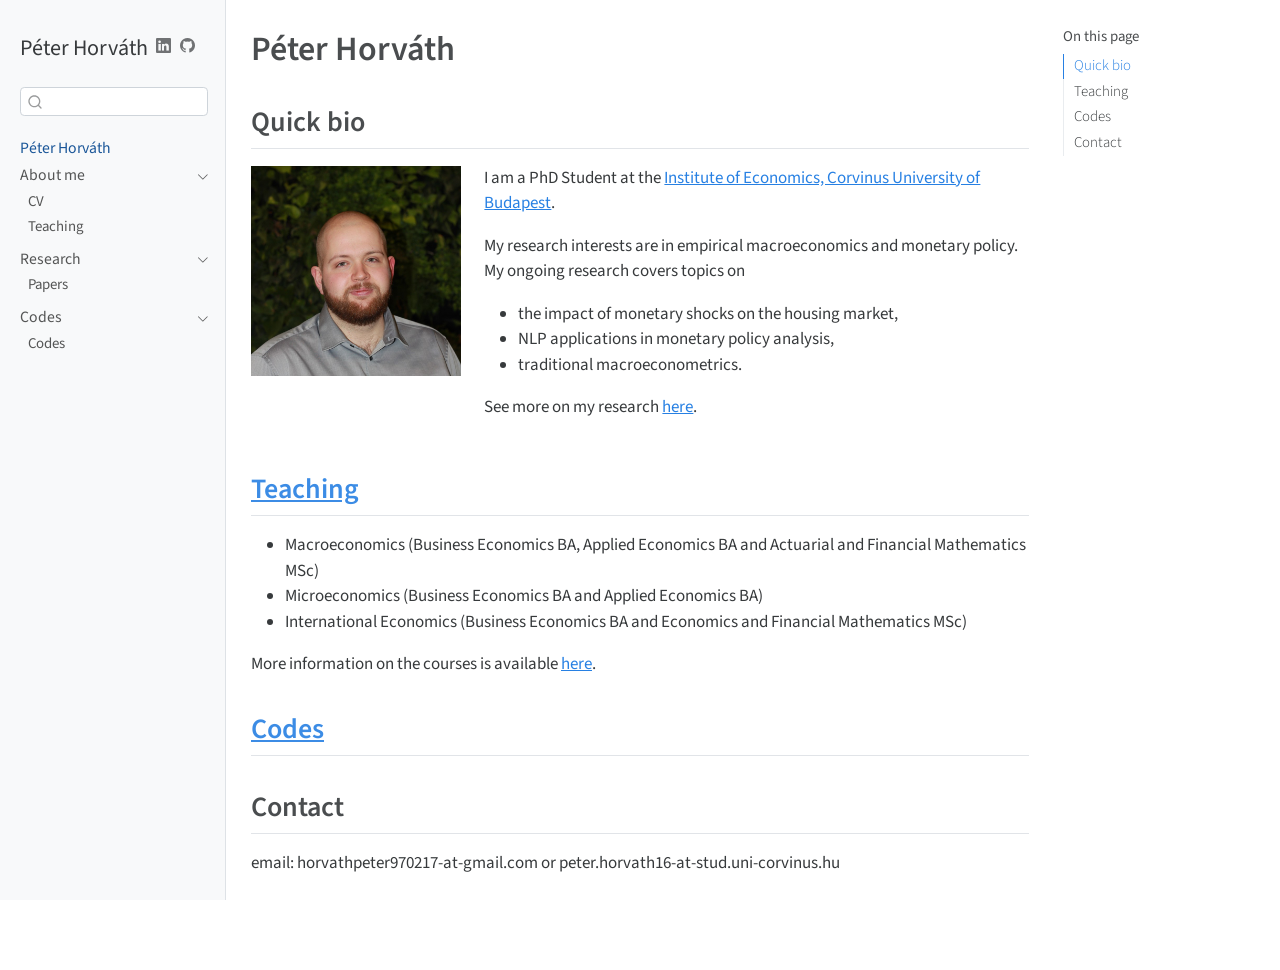
==== docs/index.html @ e1081493 "Add files via upload" ====
<!DOCTYPE html>
<html xmlns="http://www.w3.org/1999/xhtml" lang="en" xml:lang="en"><head>

<meta charset="utf-8">
<meta name="generator" content="quarto-1.3.353">

<meta name="viewport" content="width=device-width, initial-scale=1.0, user-scalable=yes">


<title>Péter Horváth</title>
<style>
code{white-space: pre-wrap;}
span.smallcaps{font-variant: small-caps;}
div.columns{display: flex; gap: min(4vw, 1.5em);}
div.column{flex: auto; overflow-x: auto;}
div.hanging-indent{margin-left: 1.5em; text-indent: -1.5em;}
ul.task-list{list-style: none;}
ul.task-list li input[type="checkbox"] {
  width: 0.8em;
  margin: 0 0.8em 0.2em -1em; /* quarto-specific, see https://github.com/quarto-dev/quarto-cli/issues/4556 */ 
  vertical-align: middle;
}
</style>


<script src="site_libs/quarto-nav/quarto-nav.js"></script>
<script src="site_libs/quarto-nav/headroom.min.js"></script>
<script src="site_libs/clipboard/clipboard.min.js"></script>
<script src="site_libs/quarto-search/autocomplete.umd.js"></script>
<script src="site_libs/quarto-search/fuse.min.js"></script>
<script src="site_libs/quarto-search/quarto-search.js"></script>
<meta name="quarto:offset" content="./">
<link href="./images/google-scholar.svg" rel="icon" type="image/svg+xml">
<script src="site_libs/quarto-html/quarto.js"></script>
<script src="site_libs/quarto-html/popper.min.js"></script>
<script src="site_libs/quarto-html/tippy.umd.min.js"></script>
<script src="site_libs/quarto-html/anchor.min.js"></script>
<link href="site_libs/quarto-html/tippy.css" rel="stylesheet">
<link href="site_libs/quarto-html/quarto-syntax-highlighting.css" rel="stylesheet" id="quarto-text-highlighting-styles">
<script src="site_libs/bootstrap/bootstrap.min.js"></script>
<link href="site_libs/bootstrap/bootstrap-icons.css" rel="stylesheet">
<link href="site_libs/bootstrap/bootstrap.min.css" rel="stylesheet" id="quarto-bootstrap" data-mode="light">
<script id="quarto-search-options" type="application/json">{
  "location": "sidebar",
  "copy-button": false,
  "collapse-after": 3,
  "panel-placement": "start",
  "type": "textbox",
  "limit": 20,
  "language": {
    "search-no-results-text": "No results",
    "search-matching-documents-text": "matching documents",
    "search-copy-link-title": "Copy link to search",
    "search-hide-matches-text": "Hide additional matches",
    "search-more-match-text": "more match in this document",
    "search-more-matches-text": "more matches in this document",
    "search-clear-button-title": "Clear",
    "search-detached-cancel-button-title": "Cancel",
    "search-submit-button-title": "Submit"
  }
}</script>
<script async="" src="https://www.googletagmanager.com/gtag/js?id=G-BGV4MVV5TE"></script>

<script type="text/javascript">

window.dataLayer = window.dataLayer || [];
function gtag(){dataLayer.push(arguments);}
gtag('js', new Date());
gtag('config', 'G-BGV4MVV5TE', { 'anonymize_ip': true});
</script>


<link rel="stylesheet" href="styles.css">
</head>

<body class="nav-sidebar docked">

<div id="quarto-search-results"></div>
  <header id="quarto-header" class="headroom fixed-top">
  <nav class="quarto-secondary-nav">
    <div class="container-fluid d-flex">
      <button type="button" class="quarto-btn-toggle btn" data-bs-toggle="collapse" data-bs-target="#quarto-sidebar,#quarto-sidebar-glass" aria-controls="quarto-sidebar" aria-expanded="false" aria-label="Toggle sidebar navigation" onclick="if (window.quartoToggleHeadroom) { window.quartoToggleHeadroom(); }">
        <i class="bi bi-layout-text-sidebar-reverse"></i>
      </button>
      <nav class="quarto-page-breadcrumbs" aria-label="breadcrumb"><ol class="breadcrumb"><li class="breadcrumb-item"><a href="./index.html">Péter Horváth</a></li></ol></nav>
      <a class="flex-grow-1" role="button" data-bs-toggle="collapse" data-bs-target="#quarto-sidebar,#quarto-sidebar-glass" aria-controls="quarto-sidebar" aria-expanded="false" aria-label="Toggle sidebar navigation" onclick="if (window.quartoToggleHeadroom) { window.quartoToggleHeadroom(); }">      
      </a>
      <button type="button" class="btn quarto-search-button" aria-label="Search" onclick="window.quartoOpenSearch();">
        <i class="bi bi-search"></i>
      </button>
    </div>
  </nav>
</header>
<!-- content -->
<div id="quarto-content" class="quarto-container page-columns page-rows-contents page-layout-article">
<!-- sidebar -->
  <nav id="quarto-sidebar" class="sidebar collapse collapse-horizontal sidebar-navigation docked overflow-auto">
    <div class="pt-lg-2 mt-2 text-left sidebar-header">
    <div class="sidebar-title mb-0 py-0">
      <a href="./">Péter Horváth</a> 
        <div class="sidebar-tools-main">
    <a href="https://www.linkedin.com/in/p%C3%A9ter-horv%C3%A1th-193090131/" title="" class="quarto-navigation-tool px-1" aria-label=""><i class="bi bi-linkedin"></i></a>
    <a href="https://github.com/peterhorvath97" title="" class="quarto-navigation-tool px-1" aria-label=""><i class="bi bi-github"></i></a>
</div>
    </div>
      </div>
        <div class="mt-2 flex-shrink-0 align-items-center">
        <div class="sidebar-search">
        <div id="quarto-search" class="" title="Search"></div>
        </div>
        </div>
    <div class="sidebar-menu-container"> 
    <ul class="list-unstyled mt-1">
        <li class="sidebar-item">
  <div class="sidebar-item-container"> 
  <a href="./index.html" class="sidebar-item-text sidebar-link active">
 <span class="menu-text">Péter Horváth</span></a>
  </div>
</li>
        <li class="sidebar-item sidebar-item-section">
      <div class="sidebar-item-container"> 
            <a class="sidebar-item-text sidebar-link text-start" data-bs-toggle="collapse" data-bs-target="#quarto-sidebar-section-1" aria-expanded="true">
 <span class="menu-text">About me</span></a>
          <a class="sidebar-item-toggle text-start" data-bs-toggle="collapse" data-bs-target="#quarto-sidebar-section-1" aria-expanded="true" aria-label="Toggle section">
            <i class="bi bi-chevron-right ms-2"></i>
          </a> 
      </div>
      <ul id="quarto-sidebar-section-1" class="collapse list-unstyled sidebar-section depth1 show">  
          <li class="sidebar-item">
  <div class="sidebar-item-container"> 
  <a href="./cv.html" class="sidebar-item-text sidebar-link">
 <span class="menu-text">CV</span></a>
  </div>
</li>
          <li class="sidebar-item">
  <div class="sidebar-item-container"> 
  <a href="./teaching.html" class="sidebar-item-text sidebar-link">
 <span class="menu-text">Teaching</span></a>
  </div>
</li>
      </ul>
  </li>
        <li class="sidebar-item sidebar-item-section">
      <div class="sidebar-item-container"> 
            <a class="sidebar-item-text sidebar-link text-start" data-bs-toggle="collapse" data-bs-target="#quarto-sidebar-section-2" aria-expanded="true">
 <span class="menu-text">Research</span></a>
          <a class="sidebar-item-toggle text-start" data-bs-toggle="collapse" data-bs-target="#quarto-sidebar-section-2" aria-expanded="true" aria-label="Toggle section">
            <i class="bi bi-chevron-right ms-2"></i>
          </a> 
      </div>
      <ul id="quarto-sidebar-section-2" class="collapse list-unstyled sidebar-section depth1 show">  
          <li class="sidebar-item">
  <div class="sidebar-item-container"> 
  <a href="./papers.html" class="sidebar-item-text sidebar-link">
 <span class="menu-text">Papers</span></a>
  </div>
</li>
      </ul>
  </li>
        <li class="sidebar-item sidebar-item-section">
      <div class="sidebar-item-container"> 
            <a class="sidebar-item-text sidebar-link text-start" data-bs-toggle="collapse" data-bs-target="#quarto-sidebar-section-3" aria-expanded="true">
 <span class="menu-text">Codes</span></a>
          <a class="sidebar-item-toggle text-start" data-bs-toggle="collapse" data-bs-target="#quarto-sidebar-section-3" aria-expanded="true" aria-label="Toggle section">
            <i class="bi bi-chevron-right ms-2"></i>
          </a> 
      </div>
      <ul id="quarto-sidebar-section-3" class="collapse list-unstyled sidebar-section depth1 show">  
          <li class="sidebar-item">
  <div class="sidebar-item-container"> 
  <a href="./codes.html" class="sidebar-item-text sidebar-link">
 <span class="menu-text">Codes</span></a>
  </div>
</li>
      </ul>
  </li>
    </ul>
    </div>
</nav>
<div id="quarto-sidebar-glass" data-bs-toggle="collapse" data-bs-target="#quarto-sidebar,#quarto-sidebar-glass"></div>
<!-- margin-sidebar -->
    <div id="quarto-margin-sidebar" class="sidebar margin-sidebar">
        <nav id="TOC" role="doc-toc" class="toc-active">
    <h2 id="toc-title">On this page</h2>
   
  <ul>
  <li><a href="#quick-bio" id="toc-quick-bio" class="nav-link active" data-scroll-target="#quick-bio">Quick bio</a></li>
  <li><a href="#teaching" id="toc-teaching" class="nav-link" data-scroll-target="#teaching">Teaching</a></li>
  <li><a href="#codes" id="toc-codes" class="nav-link" data-scroll-target="#codes">Codes</a></li>
  <li><a href="#contact" id="toc-contact" class="nav-link" data-scroll-target="#contact">Contact</a></li>
  </ul>
</nav>
    </div>
<!-- main -->
<main class="content" id="quarto-document-content">

<header id="title-block-header" class="quarto-title-block default">
<div class="quarto-title">
<h1 class="title">Péter Horváth</h1>
</div>



<div class="quarto-title-meta">

    
  
    
  </div>
  

</header>

<section id="quick-bio" class="level2">
<h2 class="anchored" data-anchor-id="quick-bio">Quick bio</h2>
<div class="columns">
<div class="column" style="width:30%;">
<p><img src="./assets/img/logo.jpg" class="img-fluid" style="width:90.0%"></p>
</div><div class="column" style="width:70%;">
<p>I am a PhD Student at the <a href="https://www.uni-corvinus.hu/elerhetosegek/horvath-peter/">Institute of Economics, Corvinus University of Budapest</a>.</p>
<p>My research interests are in empirical macroeconomics and monetary policy. My ongoing research covers topics on</p>
<ul>
<li>the impact of monetary shocks on the housing market,</li>
<li>NLP applications in monetary policy analysis,</li>
<li>traditional macroeconometrics.</li>
</ul>
<p>See more on my research <a href="./papers.html">here</a>.</p>
</div>
</div>
</section>
<section id="teaching" class="level2">
<h2 class="anchored" data-anchor-id="teaching"><a href="./teaching.html">Teaching</a></h2>
<ul>
<li>Macroeconomics (Business Economics BA, Applied Economics BA and Actuarial and Financial Mathematics MSc)</li>
<li>Microeconomics (Business Economics BA and Applied Economics BA)</li>
<li>International Economics (Business Economics BA and Economics and Financial Mathematics MSc)</li>
</ul>
<p>More information on the courses is available <a href="./teaching.html">here</a>.</p>
</section>
<section id="codes" class="level2">
<h2 class="anchored" data-anchor-id="codes"><a href="./codes.html">Codes</a></h2>
</section>
<section id="contact" class="level2">
<h2 class="anchored" data-anchor-id="contact">Contact</h2>
<p>email: horvathpeter970217-at-gmail.com or peter.horvath16-at-stud.uni-corvinus.hu</p>


</section>

</main> <!-- /main -->
<script id="quarto-html-after-body" type="application/javascript">
window.document.addEventListener("DOMContentLoaded", function (event) {
  const toggleBodyColorMode = (bsSheetEl) => {
    const mode = bsSheetEl.getAttribute("data-mode");
    const bodyEl = window.document.querySelector("body");
    if (mode === "dark") {
      bodyEl.classList.add("quarto-dark");
      bodyEl.classList.remove("quarto-light");
    } else {
      bodyEl.classList.add("quarto-light");
      bodyEl.classList.remove("quarto-dark");
    }
  }
  const toggleBodyColorPrimary = () => {
    const bsSheetEl = window.document.querySelector("link#quarto-bootstrap");
    if (bsSheetEl) {
      toggleBodyColorMode(bsSheetEl);
    }
  }
  toggleBodyColorPrimary();  
  const icon = "";
  const anchorJS = new window.AnchorJS();
  anchorJS.options = {
    placement: 'right',
    icon: icon
  };
  anchorJS.add('.anchored');
  const isCodeAnnotation = (el) => {
    for (const clz of el.classList) {
      if (clz.startsWith('code-annotation-')) {                     
        return true;
      }
    }
    return false;
  }
  const clipboard = new window.ClipboardJS('.code-copy-button', {
    text: function(trigger) {
      const codeEl = trigger.previousElementSibling.cloneNode(true);
      for (const childEl of codeEl.children) {
        if (isCodeAnnotation(childEl)) {
          childEl.remove();
        }
      }
      return codeEl.innerText;
    }
  });
  clipboard.on('success', function(e) {
    // button target
    const button = e.trigger;
    // don't keep focus
    button.blur();
    // flash "checked"
    button.classList.add('code-copy-button-checked');
    var currentTitle = button.getAttribute("title");
    button.setAttribute("title", "Copied!");
    let tooltip;
    if (window.bootstrap) {
      button.setAttribute("data-bs-toggle", "tooltip");
      button.setAttribute("data-bs-placement", "left");
      button.setAttribute("data-bs-title", "Copied!");
      tooltip = new bootstrap.Tooltip(button, 
        { trigger: "manual", 
          customClass: "code-copy-button-tooltip",
          offset: [0, -8]});
      tooltip.show();    
    }
    setTimeout(function() {
      if (tooltip) {
        tooltip.hide();
        button.removeAttribute("data-bs-title");
        button.removeAttribute("data-bs-toggle");
        button.removeAttribute("data-bs-placement");
      }
      button.setAttribute("title", currentTitle);
      button.classList.remove('code-copy-button-checked');
    }, 1000);
    // clear code selection
    e.clearSelection();
  });
  function tippyHover(el, contentFn) {
    const config = {
      allowHTML: true,
      content: contentFn,
      maxWidth: 500,
      delay: 100,
      arrow: false,
      appendTo: function(el) {
          return el.parentElement;
      },
      interactive: true,
      interactiveBorder: 10,
      theme: 'quarto',
      placement: 'bottom-start'
    };
    window.tippy(el, config); 
  }
  const noterefs = window.document.querySelectorAll('a[role="doc-noteref"]');
  for (var i=0; i<noterefs.length; i++) {
    const ref = noterefs[i];
    tippyHover(ref, function() {
      // use id or data attribute instead here
      let href = ref.getAttribute('data-footnote-href') || ref.getAttribute('href');
      try { href = new URL(href).hash; } catch {}
      const id = href.replace(/^#\/?/, "");
      const note = window.document.getElementById(id);
      return note.innerHTML;
    });
  }
      let selectedAnnoteEl;
      const selectorForAnnotation = ( cell, annotation) => {
        let cellAttr = 'data-code-cell="' + cell + '"';
        let lineAttr = 'data-code-annotation="' +  annotation + '"';
        const selector = 'span[' + cellAttr + '][' + lineAttr + ']';
        return selector;
      }
      const selectCodeLines = (annoteEl) => {
        const doc = window.document;
        const targetCell = annoteEl.getAttribute("data-target-cell");
        const targetAnnotation = annoteEl.getAttribute("data-target-annotation");
        const annoteSpan = window.document.querySelector(selectorForAnnotation(targetCell, targetAnnotation));
        const lines = annoteSpan.getAttribute("data-code-lines").split(",");
        const lineIds = lines.map((line) => {
          return targetCell + "-" + line;
        })
        let top = null;
        let height = null;
        let parent = null;
        if (lineIds.length > 0) {
            //compute the position of the single el (top and bottom and make a div)
            const el = window.document.getElementById(lineIds[0]);
            top = el.offsetTop;
            height = el.offsetHeight;
            parent = el.parentElement.parentElement;
          if (lineIds.length > 1) {
            const lastEl = window.document.getElementById(lineIds[lineIds.length - 1]);
            const bottom = lastEl.offsetTop + lastEl.offsetHeight;
            height = bottom - top;
          }
          if (top !== null && height !== null && parent !== null) {
            // cook up a div (if necessary) and position it 
            let div = window.document.getElementById("code-annotation-line-highlight");
            if (div === null) {
              div = window.document.createElement("div");
              div.setAttribute("id", "code-annotation-line-highlight");
              div.style.position = 'absolute';
              parent.appendChild(div);
            }
            div.style.top = top - 2 + "px";
            div.style.height = height + 4 + "px";
            let gutterDiv = window.document.getElementById("code-annotation-line-highlight-gutter");
            if (gutterDiv === null) {
              gutterDiv = window.document.createElement("div");
              gutterDiv.setAttribute("id", "code-annotation-line-highlight-gutter");
              gutterDiv.style.position = 'absolute';
              const codeCell = window.document.getElementById(targetCell);
              const gutter = codeCell.querySelector('.code-annotation-gutter');
              gutter.appendChild(gutterDiv);
            }
            gutterDiv.style.top = top - 2 + "px";
            gutterDiv.style.height = height + 4 + "px";
          }
          selectedAnnoteEl = annoteEl;
        }
      };
      const unselectCodeLines = () => {
        const elementsIds = ["code-annotation-line-highlight", "code-annotation-line-highlight-gutter"];
        elementsIds.forEach((elId) => {
          const div = window.document.getElementById(elId);
          if (div) {
            div.remove();
          }
        });
        selectedAnnoteEl = undefined;
      };
      // Attach click handler to the DT
      const annoteDls = window.document.querySelectorAll('dt[data-target-cell]');
      for (const annoteDlNode of annoteDls) {
        annoteDlNode.addEventListener('click', (event) => {
          const clickedEl = event.target;
          if (clickedEl !== selectedAnnoteEl) {
            unselectCodeLines();
            const activeEl = window.document.querySelector('dt[data-target-cell].code-annotation-active');
            if (activeEl) {
              activeEl.classList.remove('code-annotation-active');
            }
            selectCodeLines(clickedEl);
            clickedEl.classList.add('code-annotation-active');
          } else {
            // Unselect the line
            unselectCodeLines();
            clickedEl.classList.remove('code-annotation-active');
          }
        });
      }
  const findCites = (el) => {
    const parentEl = el.parentElement;
    if (parentEl) {
      const cites = parentEl.dataset.cites;
      if (cites) {
        return {
          el,
          cites: cites.split(' ')
        };
      } else {
        return findCites(el.parentElement)
      }
    } else {
      return undefined;
    }
  };
  var bibliorefs = window.document.querySelectorAll('a[role="doc-biblioref"]');
  for (var i=0; i<bibliorefs.length; i++) {
    const ref = bibliorefs[i];
    const citeInfo = findCites(ref);
    if (citeInfo) {
      tippyHover(citeInfo.el, function() {
        var popup = window.document.createElement('div');
        citeInfo.cites.forEach(function(cite) {
          var citeDiv = window.document.createElement('div');
          citeDiv.classList.add('hanging-indent');
          citeDiv.classList.add('csl-entry');
          var biblioDiv = window.document.getElementById('ref-' + cite);
          if (biblioDiv) {
            citeDiv.innerHTML = biblioDiv.innerHTML;
          }
          popup.appendChild(citeDiv);
        });
        return popup.innerHTML;
      });
    }
  }
});
</script>
</div> <!-- /content -->



</body></html>
---- docs/site_libs/quarto-html/tippy.css ----
.tippy-box[data-animation=fade][data-state=hidden]{opacity:0}[data-tippy-root]{max-width:calc(100vw - 10px)}.tippy-box{position:relative;background-color:#333;color:#fff;border-radius:4px;font-size:14px;line-height:1.4;white-space:normal;outline:0;transition-property:transform,visibility,opacity}.tippy-box[data-placement^=top]>.tippy-arrow{bottom:0}.tippy-box[data-placement^=top]>.tippy-arrow:before{bottom:-7px;left:0;border-width:8px 8px 0;border-top-color:initial;transform-origin:center top}.tippy-box[data-placement^=bottom]>.tippy-arrow{top:0}.tippy-box[data-placement^=bottom]>.tippy-arrow:before{top:-7px;left:0;border-width:0 8px 8px;border-bottom-color:initial;transform-origin:center bottom}.tippy-box[data-placement^=left]>.tippy-arrow{right:0}.tippy-box[data-placement^=left]>.tippy-arrow:before{border-width:8px 0 8px 8px;border-left-color:initial;right:-7px;transform-origin:center left}.tippy-box[data-placement^=right]>.tippy-arrow{left:0}.tippy-box[data-placement^=right]>.tippy-arrow:before{left:-7px;border-width:8px 8px 8px 0;border-right-color:initial;transform-origin:center right}.tippy-box[data-inertia][data-state=visible]{transition-timing-function:cubic-bezier(.54,1.5,.38,1.11)}.tippy-arrow{width:16px;height:16px;color:#333}.tippy-arrow:before{content:"";position:absolute;border-color:transparent;border-style:solid}.tippy-content{position:relative;padding:5px 9px;z-index:1}
---- docs/site_libs/quarto-html/quarto-syntax-highlighting.css ----
/* quarto syntax highlight colors */
:root {
  --quarto-hl-ot-color: #003B4F;
  --quarto-hl-at-color: #657422;
  --quarto-hl-ss-color: #20794D;
  --quarto-hl-an-color: #5E5E5E;
  --quarto-hl-fu-color: #4758AB;
  --quarto-hl-st-color: #20794D;
  --quarto-hl-cf-color: #003B4F;
  --quarto-hl-op-color: #5E5E5E;
  --quarto-hl-er-color: #AD0000;
  --quarto-hl-bn-color: #AD0000;
  --quarto-hl-al-color: #AD0000;
  --quarto-hl-va-color: #111111;
  --quarto-hl-bu-color: inherit;
  --quarto-hl-ex-color: inherit;
  --quarto-hl-pp-color: #AD0000;
  --quarto-hl-in-color: #5E5E5E;
  --quarto-hl-vs-color: #20794D;
  --quarto-hl-wa-color: #5E5E5E;
  --quarto-hl-do-color: #5E5E5E;
  --quarto-hl-im-color: #00769E;
  --quarto-hl-ch-color: #20794D;
  --quarto-hl-dt-color: #AD0000;
  --quarto-hl-fl-color: #AD0000;
  --quarto-hl-co-color: #5E5E5E;
  --quarto-hl-cv-color: #5E5E5E;
  --quarto-hl-cn-color: #8f5902;
  --quarto-hl-sc-color: #5E5E5E;
  --quarto-hl-dv-color: #AD0000;
  --quarto-hl-kw-color: #003B4F;
}

/* other quarto variables */
:root {
  --quarto-font-monospace: SFMono-Regular, Menlo, Monaco, Consolas, "Liberation Mono", "Courier New", monospace;
}

pre > code.sourceCode > span {
  color: #003B4F;
}

code span {
  color: #003B4F;
}

code.sourceCode > span {
  color: #003B4F;
}

div.sourceCode,
div.sourceCode pre.sourceCode {
  color: #003B4F;
}

code span.ot {
  color: #003B4F;
  font-style: inherit;
}

code span.at {
  color: #657422;
  font-style: inherit;
}

code span.ss {
  color: #20794D;
  font-style: inherit;
}

code span.an {
  color: #5E5E5E;
  font-style: inherit;
}

code span.fu {
  color: #4758AB;
  font-style: inherit;
}

code span.st {
  color: #20794D;
  font-style: inherit;
}

code span.cf {
  color: #003B4F;
  font-style: inherit;
}

code span.op {
  color: #5E5E5E;
  font-style: inherit;
}

code span.er {
  color: #AD0000;
  font-style: inherit;
}

code span.bn {
  color: #AD0000;
  font-style: inherit;
}

code span.al {
  color: #AD0000;
  font-style: inherit;
}

code span.va {
  color: #111111;
  font-style: inherit;
}

code span.bu {
  font-style: inherit;
}

code span.ex {
  font-style: inherit;
}

code span.pp {
  color: #AD0000;
  font-style: inherit;
}

code span.in {
  color: #5E5E5E;
  font-style: inherit;
}

code span.vs {
  color: #20794D;
  font-style: inherit;
}

code span.wa {
  color: #5E5E5E;
  font-style: italic;
}

code span.do {
  color: #5E5E5E;
  font-style: italic;
}

code span.im {
  color: #00769E;
  font-style: inherit;
}

code span.ch {
  color: #20794D;
  font-style: inherit;
}

code span.dt {
  color: #AD0000;
  font-style: inherit;
}

code span.fl {
  color: #AD0000;
  font-style: inherit;
}

code span.co {
  color: #5E5E5E;
  font-style: inherit;
}

code span.cv {
  color: #5E5E5E;
  font-style: italic;
}

code span.cn {
  color: #8f5902;
  font-style: inherit;
}

code span.sc {
  color: #5E5E5E;
  font-style: inherit;
}

code span.dv {
  color: #AD0000;
  font-style: inherit;
}

code span.kw {
  color: #003B4F;
  font-style: inherit;
}

.prevent-inlining {
  content: "</";
}

/*# sourceMappingURL=debc5d5d77c3f9108843748ff7464032.css.map */
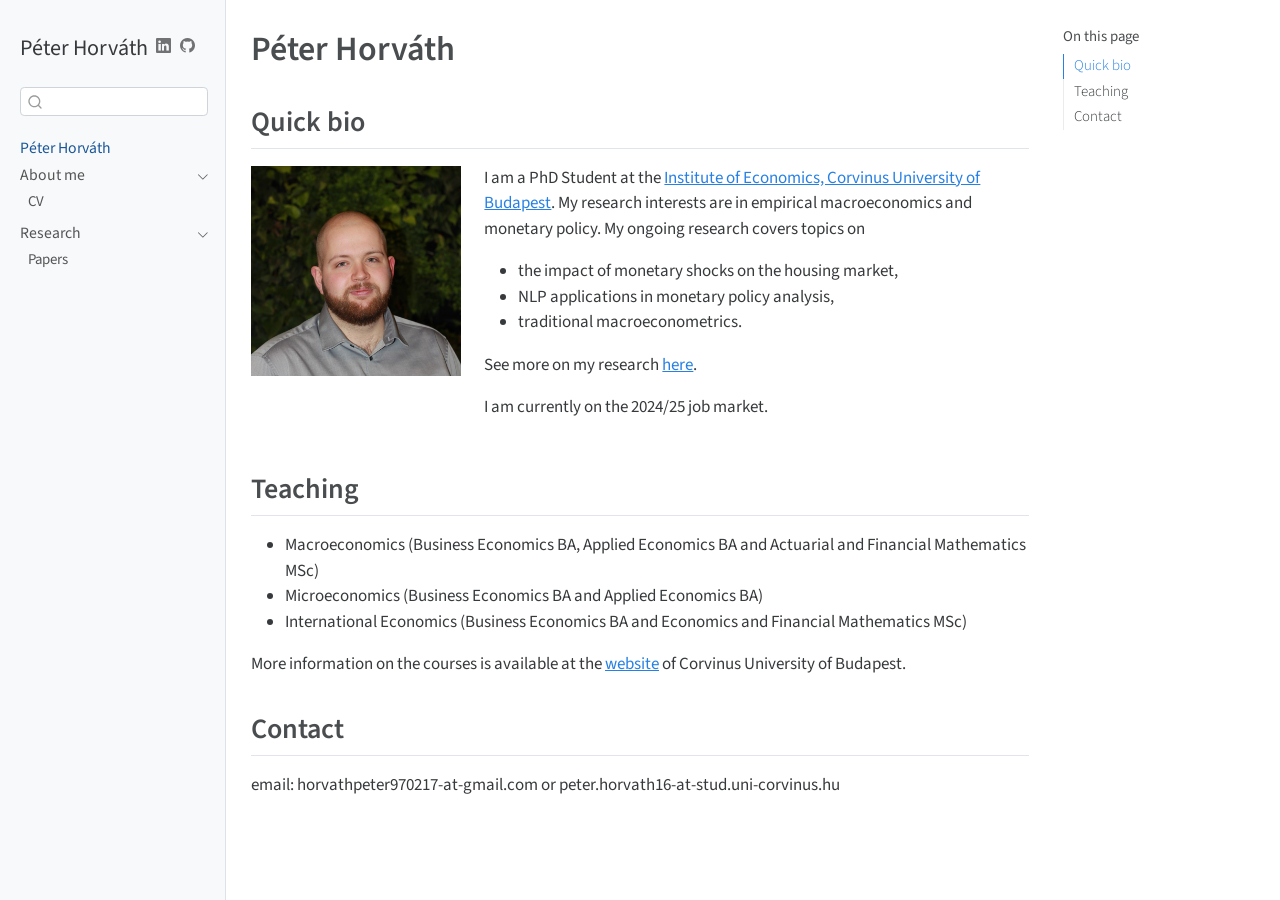
==== commit 6a2efd93: "Add files via upload Created GitHub Pages website" ====
--- a/docs/index.html
+++ b/docs/index.html
@@ -30,7 +30,6 @@
 <script src="site_libs/quarto-search/fuse.min.js"></script>
 <script src="site_libs/quarto-search/quarto-search.js"></script>
 <meta name="quarto:offset" content="./">
-<link href="./images/google-scholar.svg" rel="icon" type="image/svg+xml">
 <script src="site_libs/quarto-html/quarto.js"></script>
 <script src="site_libs/quarto-html/popper.min.js"></script>
 <script src="site_libs/quarto-html/tippy.umd.min.js"></script>
@@ -59,15 +58,6 @@
     "search-submit-button-title": "Submit"
   }
 }</script>
-<script async="" src="https://www.googletagmanager.com/gtag/js?id=G-BGV4MVV5TE"></script>
-
-<script type="text/javascript">
-
-window.dataLayer = window.dataLayer || [];
-function gtag(){dataLayer.push(arguments);}
-gtag('js', new Date());
-gtag('config', 'G-BGV4MVV5TE', { 'anonymize_ip': true});
-</script>
 
 
 <link rel="stylesheet" href="styles.css">
@@ -132,12 +122,6 @@
  <span class="menu-text">CV</span></a>
   </div>
 </li>
-          <li class="sidebar-item">
-  <div class="sidebar-item-container"> 
-  <a href="./teaching.html" class="sidebar-item-text sidebar-link">
- <span class="menu-text">Teaching</span></a>
-  </div>
-</li>
       </ul>
   </li>
         <li class="sidebar-item sidebar-item-section">
@@ -157,23 +141,6 @@
 </li>
       </ul>
   </li>
-        <li class="sidebar-item sidebar-item-section">
-      <div class="sidebar-item-container"> 
-            <a class="sidebar-item-text sidebar-link text-start" data-bs-toggle="collapse" data-bs-target="#quarto-sidebar-section-3" aria-expanded="true">
- <span class="menu-text">Codes</span></a>
-          <a class="sidebar-item-toggle text-start" data-bs-toggle="collapse" data-bs-target="#quarto-sidebar-section-3" aria-expanded="true" aria-label="Toggle section">
-            <i class="bi bi-chevron-right ms-2"></i>
-          </a> 
-      </div>
-      <ul id="quarto-sidebar-section-3" class="collapse list-unstyled sidebar-section depth1 show">  
-          <li class="sidebar-item">
-  <div class="sidebar-item-container"> 
-  <a href="./codes.html" class="sidebar-item-text sidebar-link">
- <span class="menu-text">Codes</span></a>
-  </div>
-</li>
-      </ul>
-  </li>
     </ul>
     </div>
 </nav>
@@ -186,7 +153,6 @@
   <ul>
   <li><a href="#quick-bio" id="toc-quick-bio" class="nav-link active" data-scroll-target="#quick-bio">Quick bio</a></li>
   <li><a href="#teaching" id="toc-teaching" class="nav-link" data-scroll-target="#teaching">Teaching</a></li>
-  <li><a href="#codes" id="toc-codes" class="nav-link" data-scroll-target="#codes">Codes</a></li>
   <li><a href="#contact" id="toc-contact" class="nav-link" data-scroll-target="#contact">Contact</a></li>
   </ul>
 </nav>
@@ -217,28 +183,25 @@
 <div class="column" style="width:30%;">
 <p><img src="./assets/img/logo.jpg" class="img-fluid" style="width:90.0%"></p>
 </div><div class="column" style="width:70%;">
-<p>I am a PhD Student at the <a href="https://www.uni-corvinus.hu/elerhetosegek/horvath-peter/">Institute of Economics, Corvinus University of Budapest</a>.</p>
-<p>My research interests are in empirical macroeconomics and monetary policy. My ongoing research covers topics on</p>
+<p>I am a PhD Student at the <a href="https://www.uni-corvinus.hu/elerhetosegek/horvath-peter/">Institute of Economics, Corvinus University of Budapest</a>. My research interests are in empirical macroeconomics and monetary policy. My ongoing research covers topics on</p>
 <ul>
 <li>the impact of monetary shocks on the housing market,</li>
 <li>NLP applications in monetary policy analysis,</li>
 <li>traditional macroeconometrics.</li>
 </ul>
 <p>See more on my research <a href="./papers.html">here</a>.</p>
+<p>I am currently on the 2024/25 job market.</p>
 </div>
 </div>
 </section>
 <section id="teaching" class="level2">
-<h2 class="anchored" data-anchor-id="teaching"><a href="./teaching.html">Teaching</a></h2>
+<h2 class="anchored" data-anchor-id="teaching">Teaching</h2>
 <ul>
 <li>Macroeconomics (Business Economics BA, Applied Economics BA and Actuarial and Financial Mathematics MSc)</li>
 <li>Microeconomics (Business Economics BA and Applied Economics BA)</li>
 <li>International Economics (Business Economics BA and Economics and Financial Mathematics MSc)</li>
 </ul>
-<p>More information on the courses is available <a href="./teaching.html">here</a>.</p>
-</section>
-<section id="codes" class="level2">
-<h2 class="anchored" data-anchor-id="codes"><a href="./codes.html">Codes</a></h2>
+<p>More information on the courses is available at the <a href="https://www.uni-corvinus.hu/main-page/programs/subjects-amp-courses/?lang=en">website</a> of Corvinus University of Budapest.</p>
 </section>
 <section id="contact" class="level2">
 <h2 class="anchored" data-anchor-id="contact">Contact</h2>
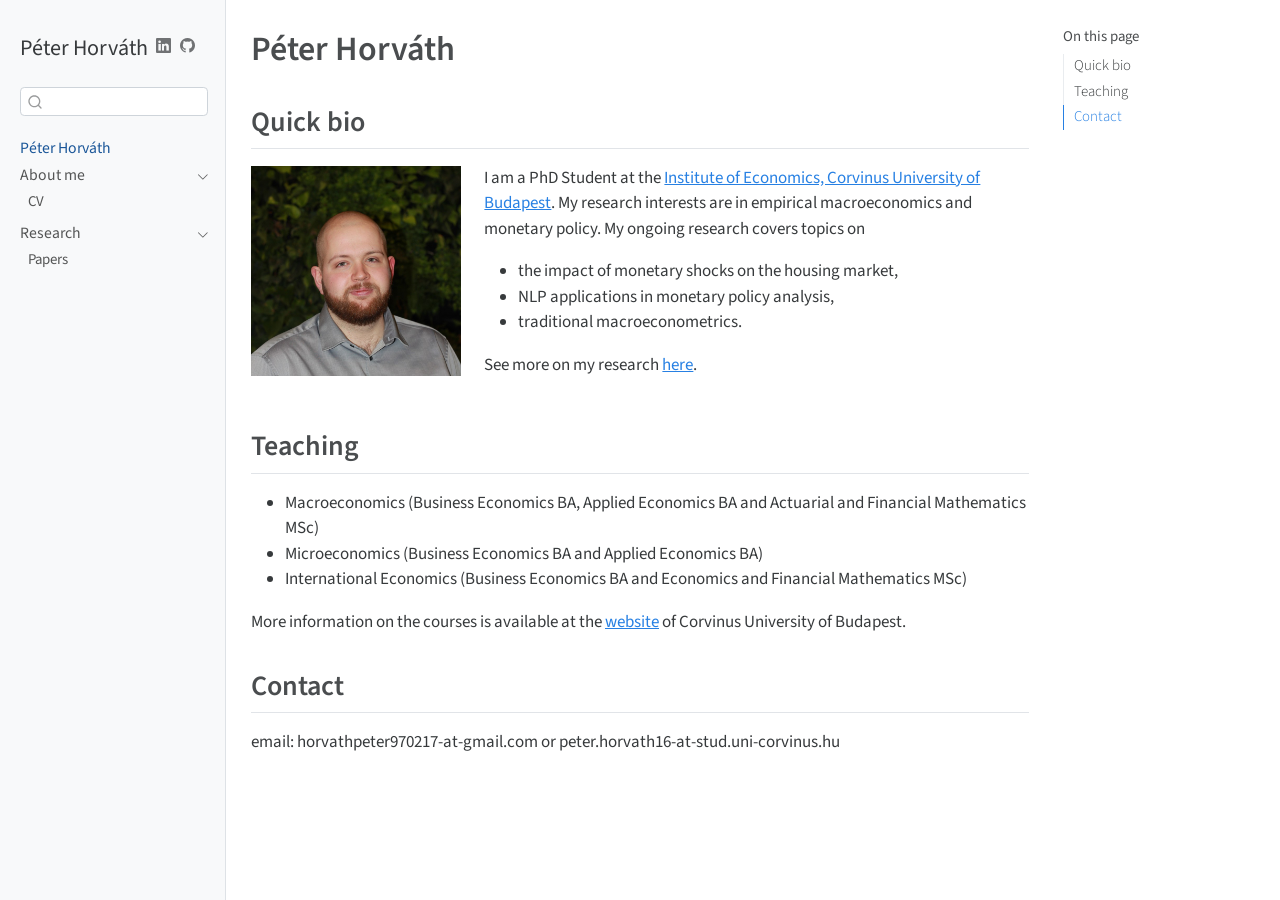
==== commit ecffe140: "March update" ====
--- a/docs/index.html
+++ b/docs/index.html
@@ -190,7 +190,6 @@
 <li>traditional macroeconometrics.</li>
 </ul>
 <p>See more on my research <a href="./papers.html">here</a>.</p>
-<p>I am currently on the 2024/25 job market.</p>
 </div>
 </div>
 </section>
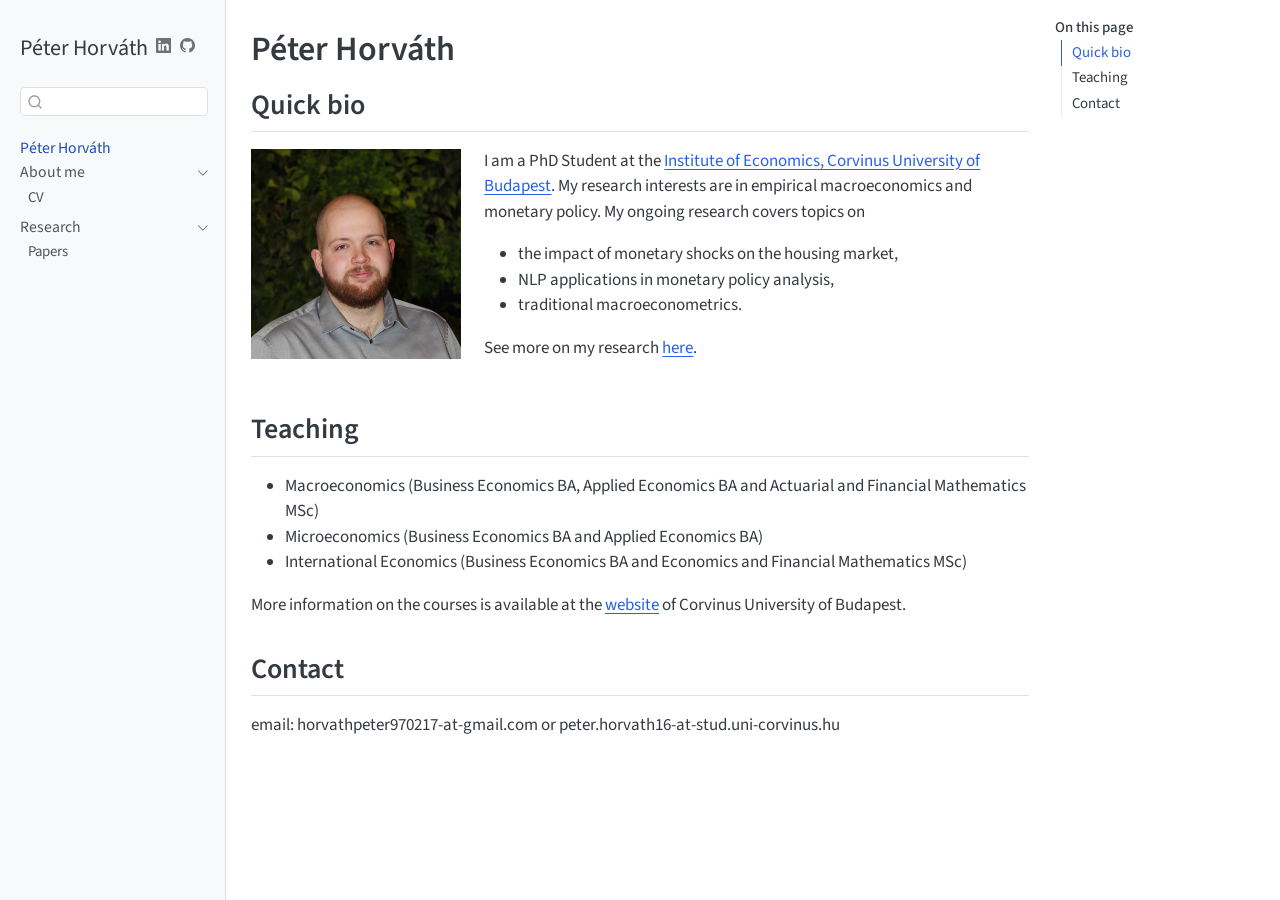
==== commit 64d924b3: "August update" ====
--- a/docs/index.html
+++ b/docs/index.html
@@ -2,7 +2,7 @@
 <html xmlns="http://www.w3.org/1999/xhtml" lang="en" xml:lang="en"><head>
 
 <meta charset="utf-8">
-<meta name="generator" content="quarto-1.3.353">
+<meta name="generator" content="quarto-1.7.32">
 
 <meta name="viewport" content="width=device-width, initial-scale=1.0, user-scalable=yes">
 
@@ -30,22 +30,29 @@
 <script src="site_libs/quarto-search/fuse.min.js"></script>
 <script src="site_libs/quarto-search/quarto-search.js"></script>
 <meta name="quarto:offset" content="./">
-<script src="site_libs/quarto-html/quarto.js"></script>
+<script src="site_libs/quarto-html/quarto.js" type="module"></script>
+<script src="site_libs/quarto-html/tabsets/tabsets.js" type="module"></script>
 <script src="site_libs/quarto-html/popper.min.js"></script>
 <script src="site_libs/quarto-html/tippy.umd.min.js"></script>
 <script src="site_libs/quarto-html/anchor.min.js"></script>
 <link href="site_libs/quarto-html/tippy.css" rel="stylesheet">
-<link href="site_libs/quarto-html/quarto-syntax-highlighting.css" rel="stylesheet" id="quarto-text-highlighting-styles">
+<link href="site_libs/quarto-html/quarto-syntax-highlighting-37eea08aefeeee20ff55810ff984fec1.css" rel="stylesheet" id="quarto-text-highlighting-styles">
 <script src="site_libs/bootstrap/bootstrap.min.js"></script>
 <link href="site_libs/bootstrap/bootstrap-icons.css" rel="stylesheet">
-<link href="site_libs/bootstrap/bootstrap.min.css" rel="stylesheet" id="quarto-bootstrap" data-mode="light">
+<link href="site_libs/bootstrap/bootstrap-5d2e30ad26079c1dae90a1fd11eba2b9.min.css" rel="stylesheet" append-hash="true" id="quarto-bootstrap" data-mode="light">
 <script id="quarto-search-options" type="application/json">{
   "location": "sidebar",
   "copy-button": false,
   "collapse-after": 3,
   "panel-placement": "start",
   "type": "textbox",
-  "limit": 20,
+  "limit": 50,
+  "keyboard-shortcut": [
+    "f",
+    "/",
+    "s"
+  ],
+  "show-item-context": false,
   "language": {
     "search-no-results-text": "No results",
     "search-matching-documents-text": "matching documents",
@@ -54,8 +61,10 @@
     "search-more-match-text": "more match in this document",
     "search-more-matches-text": "more matches in this document",
     "search-clear-button-title": "Clear",
+    "search-text-placeholder": "",
     "search-detached-cancel-button-title": "Cancel",
-    "search-submit-button-title": "Submit"
+    "search-submit-button-title": "Submit",
+    "search-label": "Search"
   }
 }</script>
 
@@ -63,18 +72,18 @@
 <link rel="stylesheet" href="styles.css">
 </head>
 
-<body class="nav-sidebar docked">
+<body class="nav-sidebar docked quarto-light">
 
 <div id="quarto-search-results"></div>
   <header id="quarto-header" class="headroom fixed-top">
   <nav class="quarto-secondary-nav">
     <div class="container-fluid d-flex">
-      <button type="button" class="quarto-btn-toggle btn" data-bs-toggle="collapse" data-bs-target="#quarto-sidebar,#quarto-sidebar-glass" aria-controls="quarto-sidebar" aria-expanded="false" aria-label="Toggle sidebar navigation" onclick="if (window.quartoToggleHeadroom) { window.quartoToggleHeadroom(); }">
+      <button type="button" class="quarto-btn-toggle btn" data-bs-toggle="collapse" role="button" data-bs-target=".quarto-sidebar-collapse-item" aria-controls="quarto-sidebar" aria-expanded="false" aria-label="Toggle sidebar navigation" onclick="if (window.quartoToggleHeadroom) { window.quartoToggleHeadroom(); }">
         <i class="bi bi-layout-text-sidebar-reverse"></i>
       </button>
-      <nav class="quarto-page-breadcrumbs" aria-label="breadcrumb"><ol class="breadcrumb"><li class="breadcrumb-item"><a href="./index.html">Péter Horváth</a></li></ol></nav>
-      <a class="flex-grow-1" role="button" data-bs-toggle="collapse" data-bs-target="#quarto-sidebar,#quarto-sidebar-glass" aria-controls="quarto-sidebar" aria-expanded="false" aria-label="Toggle sidebar navigation" onclick="if (window.quartoToggleHeadroom) { window.quartoToggleHeadroom(); }">      
-      </a>
+        <nav class="quarto-page-breadcrumbs" aria-label="breadcrumb"><ol class="breadcrumb"><li class="breadcrumb-item"><a href="./index.html">Péter Horváth</a></li></ol></nav>
+        <a class="flex-grow-1" role="navigation" data-bs-toggle="collapse" data-bs-target=".quarto-sidebar-collapse-item" aria-controls="quarto-sidebar" aria-expanded="false" aria-label="Toggle sidebar navigation" onclick="if (window.quartoToggleHeadroom) { window.quartoToggleHeadroom(); }">      
+        </a>
       <button type="button" class="btn quarto-search-button" aria-label="Search" onclick="window.quartoOpenSearch();">
         <i class="bi bi-search"></i>
       </button>
@@ -84,7 +93,7 @@
 <!-- content -->
 <div id="quarto-content" class="quarto-container page-columns page-rows-contents page-layout-article">
 <!-- sidebar -->
-  <nav id="quarto-sidebar" class="sidebar collapse collapse-horizontal sidebar-navigation docked overflow-auto">
+  <nav id="quarto-sidebar" class="sidebar collapse collapse-horizontal quarto-sidebar-collapse-item sidebar-navigation docked overflow-auto">
     <div class="pt-lg-2 mt-2 text-left sidebar-header">
     <div class="sidebar-title mb-0 py-0">
       <a href="./">Péter Horváth</a> 
@@ -109,9 +118,9 @@
 </li>
         <li class="sidebar-item sidebar-item-section">
       <div class="sidebar-item-container"> 
-            <a class="sidebar-item-text sidebar-link text-start" data-bs-toggle="collapse" data-bs-target="#quarto-sidebar-section-1" aria-expanded="true">
+            <a class="sidebar-item-text sidebar-link text-start" data-bs-toggle="collapse" data-bs-target="#quarto-sidebar-section-1" role="navigation" aria-expanded="true">
  <span class="menu-text">About me</span></a>
-          <a class="sidebar-item-toggle text-start" data-bs-toggle="collapse" data-bs-target="#quarto-sidebar-section-1" aria-expanded="true" aria-label="Toggle section">
+          <a class="sidebar-item-toggle text-start" data-bs-toggle="collapse" data-bs-target="#quarto-sidebar-section-1" role="navigation" aria-expanded="true" aria-label="Toggle section">
             <i class="bi bi-chevron-right ms-2"></i>
           </a> 
       </div>
@@ -126,9 +135,9 @@
   </li>
         <li class="sidebar-item sidebar-item-section">
       <div class="sidebar-item-container"> 
-            <a class="sidebar-item-text sidebar-link text-start" data-bs-toggle="collapse" data-bs-target="#quarto-sidebar-section-2" aria-expanded="true">
+            <a class="sidebar-item-text sidebar-link text-start" data-bs-toggle="collapse" data-bs-target="#quarto-sidebar-section-2" role="navigation" aria-expanded="true">
  <span class="menu-text">Research</span></a>
-          <a class="sidebar-item-toggle text-start" data-bs-toggle="collapse" data-bs-target="#quarto-sidebar-section-2" aria-expanded="true" aria-label="Toggle section">
+          <a class="sidebar-item-toggle text-start" data-bs-toggle="collapse" data-bs-target="#quarto-sidebar-section-2" role="navigation" aria-expanded="true" aria-label="Toggle section">
             <i class="bi bi-chevron-right ms-2"></i>
           </a> 
       </div>
@@ -144,7 +153,7 @@
     </ul>
     </div>
 </nav>
-<div id="quarto-sidebar-glass" data-bs-toggle="collapse" data-bs-target="#quarto-sidebar,#quarto-sidebar-glass"></div>
+<div id="quarto-sidebar-glass" class="quarto-sidebar-collapse-item" data-bs-toggle="collapse" data-bs-target=".quarto-sidebar-collapse-item"></div>
 <!-- margin-sidebar -->
     <div id="quarto-margin-sidebar" class="sidebar margin-sidebar">
         <nav id="TOC" role="doc-toc" class="toc-active">
@@ -175,7 +184,9 @@
   </div>
   
 
+
 </header>
+
 
 <section id="quick-bio" class="level2">
 <h2 class="anchored" data-anchor-id="quick-bio">Quick bio</h2>
@@ -211,240 +222,407 @@
 
 </main> <!-- /main -->
 <script id="quarto-html-after-body" type="application/javascript">
-window.document.addEventListener("DOMContentLoaded", function (event) {
-  const toggleBodyColorMode = (bsSheetEl) => {
-    const mode = bsSheetEl.getAttribute("data-mode");
-    const bodyEl = window.document.querySelector("body");
-    if (mode === "dark") {
-      bodyEl.classList.add("quarto-dark");
-      bodyEl.classList.remove("quarto-light");
-    } else {
-      bodyEl.classList.add("quarto-light");
-      bodyEl.classList.remove("quarto-dark");
-    }
-  }
-  const toggleBodyColorPrimary = () => {
-    const bsSheetEl = window.document.querySelector("link#quarto-bootstrap");
-    if (bsSheetEl) {
-      toggleBodyColorMode(bsSheetEl);
-    }
-  }
-  toggleBodyColorPrimary();  
-  const icon = "";
-  const anchorJS = new window.AnchorJS();
-  anchorJS.options = {
-    placement: 'right',
-    icon: icon
-  };
-  anchorJS.add('.anchored');
-  const isCodeAnnotation = (el) => {
-    for (const clz of el.classList) {
-      if (clz.startsWith('code-annotation-')) {                     
-        return true;
-      }
-    }
-    return false;
-  }
-  const clipboard = new window.ClipboardJS('.code-copy-button', {
-    text: function(trigger) {
-      const codeEl = trigger.previousElementSibling.cloneNode(true);
-      for (const childEl of codeEl.children) {
-        if (isCodeAnnotation(childEl)) {
-          childEl.remove();
-        }
-      }
-      return codeEl.innerText;
+  window.document.addEventListener("DOMContentLoaded", function (event) {
+    const icon = "";
+    const anchorJS = new window.AnchorJS();
+    anchorJS.options = {
+      placement: 'right',
+      icon: icon
+    };
+    anchorJS.add('.anchored');
+    const isCodeAnnotation = (el) => {
+      for (const clz of el.classList) {
+        if (clz.startsWith('code-annotation-')) {                     
+          return true;
+        }
+      }
+      return false;
+    }
+    const onCopySuccess = function(e) {
+      // button target
+      const button = e.trigger;
+      // don't keep focus
+      button.blur();
+      // flash "checked"
+      button.classList.add('code-copy-button-checked');
+      var currentTitle = button.getAttribute("title");
+      button.setAttribute("title", "Copied!");
+      let tooltip;
+      if (window.bootstrap) {
+        button.setAttribute("data-bs-toggle", "tooltip");
+        button.setAttribute("data-bs-placement", "left");
+        button.setAttribute("data-bs-title", "Copied!");
+        tooltip = new bootstrap.Tooltip(button, 
+          { trigger: "manual", 
+            customClass: "code-copy-button-tooltip",
+            offset: [0, -8]});
+        tooltip.show();    
+      }
+      setTimeout(function() {
+        if (tooltip) {
+          tooltip.hide();
+          button.removeAttribute("data-bs-title");
+          button.removeAttribute("data-bs-toggle");
+          button.removeAttribute("data-bs-placement");
+        }
+        button.setAttribute("title", currentTitle);
+        button.classList.remove('code-copy-button-checked');
+      }, 1000);
+      // clear code selection
+      e.clearSelection();
+    }
+    const getTextToCopy = function(trigger) {
+        const codeEl = trigger.previousElementSibling.cloneNode(true);
+        for (const childEl of codeEl.children) {
+          if (isCodeAnnotation(childEl)) {
+            childEl.remove();
+          }
+        }
+        return codeEl.innerText;
+    }
+    const clipboard = new window.ClipboardJS('.code-copy-button:not([data-in-quarto-modal])', {
+      text: getTextToCopy
+    });
+    clipboard.on('success', onCopySuccess);
+    if (window.document.getElementById('quarto-embedded-source-code-modal')) {
+      const clipboardModal = new window.ClipboardJS('.code-copy-button[data-in-quarto-modal]', {
+        text: getTextToCopy,
+        container: window.document.getElementById('quarto-embedded-source-code-modal')
+      });
+      clipboardModal.on('success', onCopySuccess);
+    }
+      var localhostRegex = new RegExp(/^(?:http|https):\/\/localhost\:?[0-9]*\//);
+      var mailtoRegex = new RegExp(/^mailto:/);
+        var filterRegex = new RegExp('/' + window.location.host + '/');
+      var isInternal = (href) => {
+          return filterRegex.test(href) || localhostRegex.test(href) || mailtoRegex.test(href);
+      }
+      // Inspect non-navigation links and adorn them if external
+     var links = window.document.querySelectorAll('a[href]:not(.nav-link):not(.navbar-brand):not(.toc-action):not(.sidebar-link):not(.sidebar-item-toggle):not(.pagination-link):not(.no-external):not([aria-hidden]):not(.dropdown-item):not(.quarto-navigation-tool):not(.about-link)');
+      for (var i=0; i<links.length; i++) {
+        const link = links[i];
+        if (!isInternal(link.href)) {
+          // undo the damage that might have been done by quarto-nav.js in the case of
+          // links that we want to consider external
+          if (link.dataset.originalHref !== undefined) {
+            link.href = link.dataset.originalHref;
+          }
+        }
+      }
+    function tippyHover(el, contentFn, onTriggerFn, onUntriggerFn) {
+      const config = {
+        allowHTML: true,
+        maxWidth: 500,
+        delay: 100,
+        arrow: false,
+        appendTo: function(el) {
+            return el.parentElement;
+        },
+        interactive: true,
+        interactiveBorder: 10,
+        theme: 'quarto',
+        placement: 'bottom-start',
+      };
+      if (contentFn) {
+        config.content = contentFn;
+      }
+      if (onTriggerFn) {
+        config.onTrigger = onTriggerFn;
+      }
+      if (onUntriggerFn) {
+        config.onUntrigger = onUntriggerFn;
+      }
+      window.tippy(el, config); 
+    }
+    const noterefs = window.document.querySelectorAll('a[role="doc-noteref"]');
+    for (var i=0; i<noterefs.length; i++) {
+      const ref = noterefs[i];
+      tippyHover(ref, function() {
+        // use id or data attribute instead here
+        let href = ref.getAttribute('data-footnote-href') || ref.getAttribute('href');
+        try { href = new URL(href).hash; } catch {}
+        const id = href.replace(/^#\/?/, "");
+        const note = window.document.getElementById(id);
+        if (note) {
+          return note.innerHTML;
+        } else {
+          return "";
+        }
+      });
+    }
+    const xrefs = window.document.querySelectorAll('a.quarto-xref');
+    const processXRef = (id, note) => {
+      // Strip column container classes
+      const stripColumnClz = (el) => {
+        el.classList.remove("page-full", "page-columns");
+        if (el.children) {
+          for (const child of el.children) {
+            stripColumnClz(child);
+          }
+        }
+      }
+      stripColumnClz(note)
+      if (id === null || id.startsWith('sec-')) {
+        // Special case sections, only their first couple elements
+        const container = document.createElement("div");
+        if (note.children && note.children.length > 2) {
+          container.appendChild(note.children[0].cloneNode(true));
+          for (let i = 1; i < note.children.length; i++) {
+            const child = note.children[i];
+            if (child.tagName === "P" && child.innerText === "") {
+              continue;
+            } else {
+              container.appendChild(child.cloneNode(true));
+              break;
+            }
+          }
+          if (window.Quarto?.typesetMath) {
+            window.Quarto.typesetMath(container);
+          }
+          return container.innerHTML
+        } else {
+          if (window.Quarto?.typesetMath) {
+            window.Quarto.typesetMath(note);
+          }
+          return note.innerHTML;
+        }
+      } else {
+        // Remove any anchor links if they are present
+        const anchorLink = note.querySelector('a.anchorjs-link');
+        if (anchorLink) {
+          anchorLink.remove();
+        }
+        if (window.Quarto?.typesetMath) {
+          window.Quarto.typesetMath(note);
+        }
+        if (note.classList.contains("callout")) {
+          return note.outerHTML;
+        } else {
+          return note.innerHTML;
+        }
+      }
+    }
+    for (var i=0; i<xrefs.length; i++) {
+      const xref = xrefs[i];
+      tippyHover(xref, undefined, function(instance) {
+        instance.disable();
+        let url = xref.getAttribute('href');
+        let hash = undefined; 
+        if (url.startsWith('#')) {
+          hash = url;
+        } else {
+          try { hash = new URL(url).hash; } catch {}
+        }
+        if (hash) {
+          const id = hash.replace(/^#\/?/, "");
+          const note = window.document.getElementById(id);
+          if (note !== null) {
+            try {
+              const html = processXRef(id, note.cloneNode(true));
+              instance.setContent(html);
+            } finally {
+              instance.enable();
+              instance.show();
+            }
+          } else {
+            // See if we can fetch this
+            fetch(url.split('#')[0])
+            .then(res => res.text())
+            .then(html => {
+              const parser = new DOMParser();
+              const htmlDoc = parser.parseFromString(html, "text/html");
+              const note = htmlDoc.getElementById(id);
+              if (note !== null) {
+                const html = processXRef(id, note);
+                instance.setContent(html);
+              } 
+            }).finally(() => {
+              instance.enable();
+              instance.show();
+            });
+          }
+        } else {
+          // See if we can fetch a full url (with no hash to target)
+          // This is a special case and we should probably do some content thinning / targeting
+          fetch(url)
+          .then(res => res.text())
+          .then(html => {
+            const parser = new DOMParser();
+            const htmlDoc = parser.parseFromString(html, "text/html");
+            const note = htmlDoc.querySelector('main.content');
+            if (note !== null) {
+              // This should only happen for chapter cross references
+              // (since there is no id in the URL)
+              // remove the first header
+              if (note.children.length > 0 && note.children[0].tagName === "HEADER") {
+                note.children[0].remove();
+              }
+              const html = processXRef(null, note);
+              instance.setContent(html);
+            } 
+          }).finally(() => {
+            instance.enable();
+            instance.show();
+          });
+        }
+      }, function(instance) {
+      });
+    }
+        let selectedAnnoteEl;
+        const selectorForAnnotation = ( cell, annotation) => {
+          let cellAttr = 'data-code-cell="' + cell + '"';
+          let lineAttr = 'data-code-annotation="' +  annotation + '"';
+          const selector = 'span[' + cellAttr + '][' + lineAttr + ']';
+          return selector;
+        }
+        const selectCodeLines = (annoteEl) => {
+          const doc = window.document;
+          const targetCell = annoteEl.getAttribute("data-target-cell");
+          const targetAnnotation = annoteEl.getAttribute("data-target-annotation");
+          const annoteSpan = window.document.querySelector(selectorForAnnotation(targetCell, targetAnnotation));
+          const lines = annoteSpan.getAttribute("data-code-lines").split(",");
+          const lineIds = lines.map((line) => {
+            return targetCell + "-" + line;
+          })
+          let top = null;
+          let height = null;
+          let parent = null;
+          if (lineIds.length > 0) {
+              //compute the position of the single el (top and bottom and make a div)
+              const el = window.document.getElementById(lineIds[0]);
+              top = el.offsetTop;
+              height = el.offsetHeight;
+              parent = el.parentElement.parentElement;
+            if (lineIds.length > 1) {
+              const lastEl = window.document.getElementById(lineIds[lineIds.length - 1]);
+              const bottom = lastEl.offsetTop + lastEl.offsetHeight;
+              height = bottom - top;
+            }
+            if (top !== null && height !== null && parent !== null) {
+              // cook up a div (if necessary) and position it 
+              let div = window.document.getElementById("code-annotation-line-highlight");
+              if (div === null) {
+                div = window.document.createElement("div");
+                div.setAttribute("id", "code-annotation-line-highlight");
+                div.style.position = 'absolute';
+                parent.appendChild(div);
+              }
+              div.style.top = top - 2 + "px";
+              div.style.height = height + 4 + "px";
+              div.style.left = 0;
+              let gutterDiv = window.document.getElementById("code-annotation-line-highlight-gutter");
+              if (gutterDiv === null) {
+                gutterDiv = window.document.createElement("div");
+                gutterDiv.setAttribute("id", "code-annotation-line-highlight-gutter");
+                gutterDiv.style.position = 'absolute';
+                const codeCell = window.document.getElementById(targetCell);
+                const gutter = codeCell.querySelector('.code-annotation-gutter');
+                gutter.appendChild(gutterDiv);
+              }
+              gutterDiv.style.top = top - 2 + "px";
+              gutterDiv.style.height = height + 4 + "px";
+            }
+            selectedAnnoteEl = annoteEl;
+          }
+        };
+        const unselectCodeLines = () => {
+          const elementsIds = ["code-annotation-line-highlight", "code-annotation-line-highlight-gutter"];
+          elementsIds.forEach((elId) => {
+            const div = window.document.getElementById(elId);
+            if (div) {
+              div.remove();
+            }
+          });
+          selectedAnnoteEl = undefined;
+        };
+          // Handle positioning of the toggle
+      window.addEventListener(
+        "resize",
+        throttle(() => {
+          elRect = undefined;
+          if (selectedAnnoteEl) {
+            selectCodeLines(selectedAnnoteEl);
+          }
+        }, 10)
+      );
+      function throttle(fn, ms) {
+      let throttle = false;
+      let timer;
+        return (...args) => {
+          if(!throttle) { // first call gets through
+              fn.apply(this, args);
+              throttle = true;
+          } else { // all the others get throttled
+              if(timer) clearTimeout(timer); // cancel #2
+              timer = setTimeout(() => {
+                fn.apply(this, args);
+                timer = throttle = false;
+              }, ms);
+          }
+        };
+      }
+        // Attach click handler to the DT
+        const annoteDls = window.document.querySelectorAll('dt[data-target-cell]');
+        for (const annoteDlNode of annoteDls) {
+          annoteDlNode.addEventListener('click', (event) => {
+            const clickedEl = event.target;
+            if (clickedEl !== selectedAnnoteEl) {
+              unselectCodeLines();
+              const activeEl = window.document.querySelector('dt[data-target-cell].code-annotation-active');
+              if (activeEl) {
+                activeEl.classList.remove('code-annotation-active');
+              }
+              selectCodeLines(clickedEl);
+              clickedEl.classList.add('code-annotation-active');
+            } else {
+              // Unselect the line
+              unselectCodeLines();
+              clickedEl.classList.remove('code-annotation-active');
+            }
+          });
+        }
+    const findCites = (el) => {
+      const parentEl = el.parentElement;
+      if (parentEl) {
+        const cites = parentEl.dataset.cites;
+        if (cites) {
+          return {
+            el,
+            cites: cites.split(' ')
+          };
+        } else {
+          return findCites(el.parentElement)
+        }
+      } else {
+        return undefined;
+      }
+    };
+    var bibliorefs = window.document.querySelectorAll('a[role="doc-biblioref"]');
+    for (var i=0; i<bibliorefs.length; i++) {
+      const ref = bibliorefs[i];
+      const citeInfo = findCites(ref);
+      if (citeInfo) {
+        tippyHover(citeInfo.el, function() {
+          var popup = window.document.createElement('div');
+          citeInfo.cites.forEach(function(cite) {
+            var citeDiv = window.document.createElement('div');
+            citeDiv.classList.add('hanging-indent');
+            citeDiv.classList.add('csl-entry');
+            var biblioDiv = window.document.getElementById('ref-' + cite);
+            if (biblioDiv) {
+              citeDiv.innerHTML = biblioDiv.innerHTML;
+            }
+            popup.appendChild(citeDiv);
+          });
+          return popup.innerHTML;
+        });
+      }
     }
   });
-  clipboard.on('success', function(e) {
-    // button target
-    const button = e.trigger;
-    // don't keep focus
-    button.blur();
-    // flash "checked"
-    button.classList.add('code-copy-button-checked');
-    var currentTitle = button.getAttribute("title");
-    button.setAttribute("title", "Copied!");
-    let tooltip;
-    if (window.bootstrap) {
-      button.setAttribute("data-bs-toggle", "tooltip");
-      button.setAttribute("data-bs-placement", "left");
-      button.setAttribute("data-bs-title", "Copied!");
-      tooltip = new bootstrap.Tooltip(button, 
-        { trigger: "manual", 
-          customClass: "code-copy-button-tooltip",
-          offset: [0, -8]});
-      tooltip.show();    
-    }
-    setTimeout(function() {
-      if (tooltip) {
-        tooltip.hide();
-        button.removeAttribute("data-bs-title");
-        button.removeAttribute("data-bs-toggle");
-        button.removeAttribute("data-bs-placement");
-      }
-      button.setAttribute("title", currentTitle);
-      button.classList.remove('code-copy-button-checked');
-    }, 1000);
-    // clear code selection
-    e.clearSelection();
-  });
-  function tippyHover(el, contentFn) {
-    const config = {
-      allowHTML: true,
-      content: contentFn,
-      maxWidth: 500,
-      delay: 100,
-      arrow: false,
-      appendTo: function(el) {
-          return el.parentElement;
-      },
-      interactive: true,
-      interactiveBorder: 10,
-      theme: 'quarto',
-      placement: 'bottom-start'
-    };
-    window.tippy(el, config); 
-  }
-  const noterefs = window.document.querySelectorAll('a[role="doc-noteref"]');
-  for (var i=0; i<noterefs.length; i++) {
-    const ref = noterefs[i];
-    tippyHover(ref, function() {
-      // use id or data attribute instead here
-      let href = ref.getAttribute('data-footnote-href') || ref.getAttribute('href');
-      try { href = new URL(href).hash; } catch {}
-      const id = href.replace(/^#\/?/, "");
-      const note = window.document.getElementById(id);
-      return note.innerHTML;
-    });
-  }
-      let selectedAnnoteEl;
-      const selectorForAnnotation = ( cell, annotation) => {
-        let cellAttr = 'data-code-cell="' + cell + '"';
-        let lineAttr = 'data-code-annotation="' +  annotation + '"';
-        const selector = 'span[' + cellAttr + '][' + lineAttr + ']';
-        return selector;
-      }
-      const selectCodeLines = (annoteEl) => {
-        const doc = window.document;
-        const targetCell = annoteEl.getAttribute("data-target-cell");
-        const targetAnnotation = annoteEl.getAttribute("data-target-annotation");
-        const annoteSpan = window.document.querySelector(selectorForAnnotation(targetCell, targetAnnotation));
-        const lines = annoteSpan.getAttribute("data-code-lines").split(",");
-        const lineIds = lines.map((line) => {
-          return targetCell + "-" + line;
-        })
-        let top = null;
-        let height = null;
-        let parent = null;
-        if (lineIds.length > 0) {
-            //compute the position of the single el (top and bottom and make a div)
-            const el = window.document.getElementById(lineIds[0]);
-            top = el.offsetTop;
-            height = el.offsetHeight;
-            parent = el.parentElement.parentElement;
-          if (lineIds.length > 1) {
-            const lastEl = window.document.getElementById(lineIds[lineIds.length - 1]);
-            const bottom = lastEl.offsetTop + lastEl.offsetHeight;
-            height = bottom - top;
-          }
-          if (top !== null && height !== null && parent !== null) {
-            // cook up a div (if necessary) and position it 
-            let div = window.document.getElementById("code-annotation-line-highlight");
-            if (div === null) {
-              div = window.document.createElement("div");
-              div.setAttribute("id", "code-annotation-line-highlight");
-              div.style.position = 'absolute';
-              parent.appendChild(div);
-            }
-            div.style.top = top - 2 + "px";
-            div.style.height = height + 4 + "px";
-            let gutterDiv = window.document.getElementById("code-annotation-line-highlight-gutter");
-            if (gutterDiv === null) {
-              gutterDiv = window.document.createElement("div");
-              gutterDiv.setAttribute("id", "code-annotation-line-highlight-gutter");
-              gutterDiv.style.position = 'absolute';
-              const codeCell = window.document.getElementById(targetCell);
-              const gutter = codeCell.querySelector('.code-annotation-gutter');
-              gutter.appendChild(gutterDiv);
-            }
-            gutterDiv.style.top = top - 2 + "px";
-            gutterDiv.style.height = height + 4 + "px";
-          }
-          selectedAnnoteEl = annoteEl;
-        }
-      };
-      const unselectCodeLines = () => {
-        const elementsIds = ["code-annotation-line-highlight", "code-annotation-line-highlight-gutter"];
-        elementsIds.forEach((elId) => {
-          const div = window.document.getElementById(elId);
-          if (div) {
-            div.remove();
-          }
-        });
-        selectedAnnoteEl = undefined;
-      };
-      // Attach click handler to the DT
-      const annoteDls = window.document.querySelectorAll('dt[data-target-cell]');
-      for (const annoteDlNode of annoteDls) {
-        annoteDlNode.addEventListener('click', (event) => {
-          const clickedEl = event.target;
-          if (clickedEl !== selectedAnnoteEl) {
-            unselectCodeLines();
-            const activeEl = window.document.querySelector('dt[data-target-cell].code-annotation-active');
-            if (activeEl) {
-              activeEl.classList.remove('code-annotation-active');
-            }
-            selectCodeLines(clickedEl);
-            clickedEl.classList.add('code-annotation-active');
-          } else {
-            // Unselect the line
-            unselectCodeLines();
-            clickedEl.classList.remove('code-annotation-active');
-          }
-        });
-      }
-  const findCites = (el) => {
-    const parentEl = el.parentElement;
-    if (parentEl) {
-      const cites = parentEl.dataset.cites;
-      if (cites) {
-        return {
-          el,
-          cites: cites.split(' ')
-        };
-      } else {
-        return findCites(el.parentElement)
-      }
-    } else {
-      return undefined;
-    }
-  };
-  var bibliorefs = window.document.querySelectorAll('a[role="doc-biblioref"]');
-  for (var i=0; i<bibliorefs.length; i++) {
-    const ref = bibliorefs[i];
-    const citeInfo = findCites(ref);
-    if (citeInfo) {
-      tippyHover(citeInfo.el, function() {
-        var popup = window.document.createElement('div');
-        citeInfo.cites.forEach(function(cite) {
-          var citeDiv = window.document.createElement('div');
-          citeDiv.classList.add('hanging-indent');
-          citeDiv.classList.add('csl-entry');
-          var biblioDiv = window.document.getElementById('ref-' + cite);
-          if (biblioDiv) {
-            citeDiv.innerHTML = biblioDiv.innerHTML;
-          }
-          popup.appendChild(citeDiv);
-        });
-        return popup.innerHTML;
-      });
-    }
-  }
-});
-</script>
+  </script>
 </div> <!-- /content -->
 
 
 
+
 </body></html>
--- a/docs/site_libs/quarto-html/quarto-syntax-highlighting-37eea08aefeeee20ff55810ff984fec1.css
+++ b/docs/site_libs/quarto-html/quarto-syntax-highlighting-37eea08aefeeee20ff55810ff984fec1.css
@@ -0,0 +1,236 @@
+/* quarto syntax highlight colors */
+:root {
+  --quarto-hl-ot-color: #003B4F;
+  --quarto-hl-at-color: #657422;
+  --quarto-hl-ss-color: #20794D;
+  --quarto-hl-an-color: #5E5E5E;
+  --quarto-hl-fu-color: #4758AB;
+  --quarto-hl-st-color: #20794D;
+  --quarto-hl-cf-color: #003B4F;
+  --quarto-hl-op-color: #5E5E5E;
+  --quarto-hl-er-color: #AD0000;
+  --quarto-hl-bn-color: #AD0000;
+  --quarto-hl-al-color: #AD0000;
+  --quarto-hl-va-color: #111111;
+  --quarto-hl-bu-color: inherit;
+  --quarto-hl-ex-color: inherit;
+  --quarto-hl-pp-color: #AD0000;
+  --quarto-hl-in-color: #5E5E5E;
+  --quarto-hl-vs-color: #20794D;
+  --quarto-hl-wa-color: #5E5E5E;
+  --quarto-hl-do-color: #5E5E5E;
+  --quarto-hl-im-color: #00769E;
+  --quarto-hl-ch-color: #20794D;
+  --quarto-hl-dt-color: #AD0000;
+  --quarto-hl-fl-color: #AD0000;
+  --quarto-hl-co-color: #5E5E5E;
+  --quarto-hl-cv-color: #5E5E5E;
+  --quarto-hl-cn-color: #8f5902;
+  --quarto-hl-sc-color: #5E5E5E;
+  --quarto-hl-dv-color: #AD0000;
+  --quarto-hl-kw-color: #003B4F;
+}
+
+/* other quarto variables */
+:root {
+  --quarto-font-monospace: SFMono-Regular, Menlo, Monaco, Consolas, "Liberation Mono", "Courier New", monospace;
+}
+
+/* syntax highlight based on Pandoc's rules */
+pre > code.sourceCode > span {
+  color: #003B4F;
+}
+
+code.sourceCode > span {
+  color: #003B4F;
+}
+
+div.sourceCode,
+div.sourceCode pre.sourceCode {
+  color: #003B4F;
+}
+
+/* Normal */
+code span {
+  color: #003B4F;
+}
+
+/* Alert */
+code span.al {
+  color: #AD0000;
+  font-style: inherit;
+}
+
+/* Annotation */
+code span.an {
+  color: #5E5E5E;
+  font-style: inherit;
+}
+
+/* Attribute */
+code span.at {
+  color: #657422;
+  font-style: inherit;
+}
+
+/* BaseN */
+code span.bn {
+  color: #AD0000;
+  font-style: inherit;
+}
+
+/* BuiltIn */
+code span.bu {
+  font-style: inherit;
+}
+
+/* ControlFlow */
+code span.cf {
+  color: #003B4F;
+  font-weight: bold;
+  font-style: inherit;
+}
+
+/* Char */
+code span.ch {
+  color: #20794D;
+  font-style: inherit;
+}
+
+/* Constant */
+code span.cn {
+  color: #8f5902;
+  font-style: inherit;
+}
+
+/* Comment */
+code span.co {
+  color: #5E5E5E;
+  font-style: inherit;
+}
+
+/* CommentVar */
+code span.cv {
+  color: #5E5E5E;
+  font-style: italic;
+}
+
+/* Documentation */
+code span.do {
+  color: #5E5E5E;
+  font-style: italic;
+}
+
+/* DataType */
+code span.dt {
+  color: #AD0000;
+  font-style: inherit;
+}
+
+/* DecVal */
+code span.dv {
+  color: #AD0000;
+  font-style: inherit;
+}
+
+/* Error */
+code span.er {
+  color: #AD0000;
+  font-style: inherit;
+}
+
+/* Extension */
+code span.ex {
+  font-style: inherit;
+}
+
+/* Float */
+code span.fl {
+  color: #AD0000;
+  font-style: inherit;
+}
+
+/* Function */
+code span.fu {
+  color: #4758AB;
+  font-style: inherit;
+}
+
+/* Import */
+code span.im {
+  color: #00769E;
+  font-style: inherit;
+}
+
+/* Information */
+code span.in {
+  color: #5E5E5E;
+  font-style: inherit;
+}
+
+/* Keyword */
+code span.kw {
+  color: #003B4F;
+  font-weight: bold;
+  font-style: inherit;
+}
+
+/* Operator */
+code span.op {
+  color: #5E5E5E;
+  font-style: inherit;
+}
+
+/* Other */
+code span.ot {
+  color: #003B4F;
+  font-style: inherit;
+}
+
+/* Preprocessor */
+code span.pp {
+  color: #AD0000;
+  font-style: inherit;
+}
+
+/* SpecialChar */
+code span.sc {
+  color: #5E5E5E;
+  font-style: inherit;
+}
+
+/* SpecialString */
+code span.ss {
+  color: #20794D;
+  font-style: inherit;
+}
+
+/* String */
+code span.st {
+  color: #20794D;
+  font-style: inherit;
+}
+
+/* Variable */
+code span.va {
+  color: #111111;
+  font-style: inherit;
+}
+
+/* VerbatimString */
+code span.vs {
+  color: #20794D;
+  font-style: inherit;
+}
+
+/* Warning */
+code span.wa {
+  color: #5E5E5E;
+  font-style: italic;
+}
+
+.prevent-inlining {
+  content: "</";
+}
+
+/*# sourceMappingURL=27d3d809615f7771493d095567f04340.css.map */
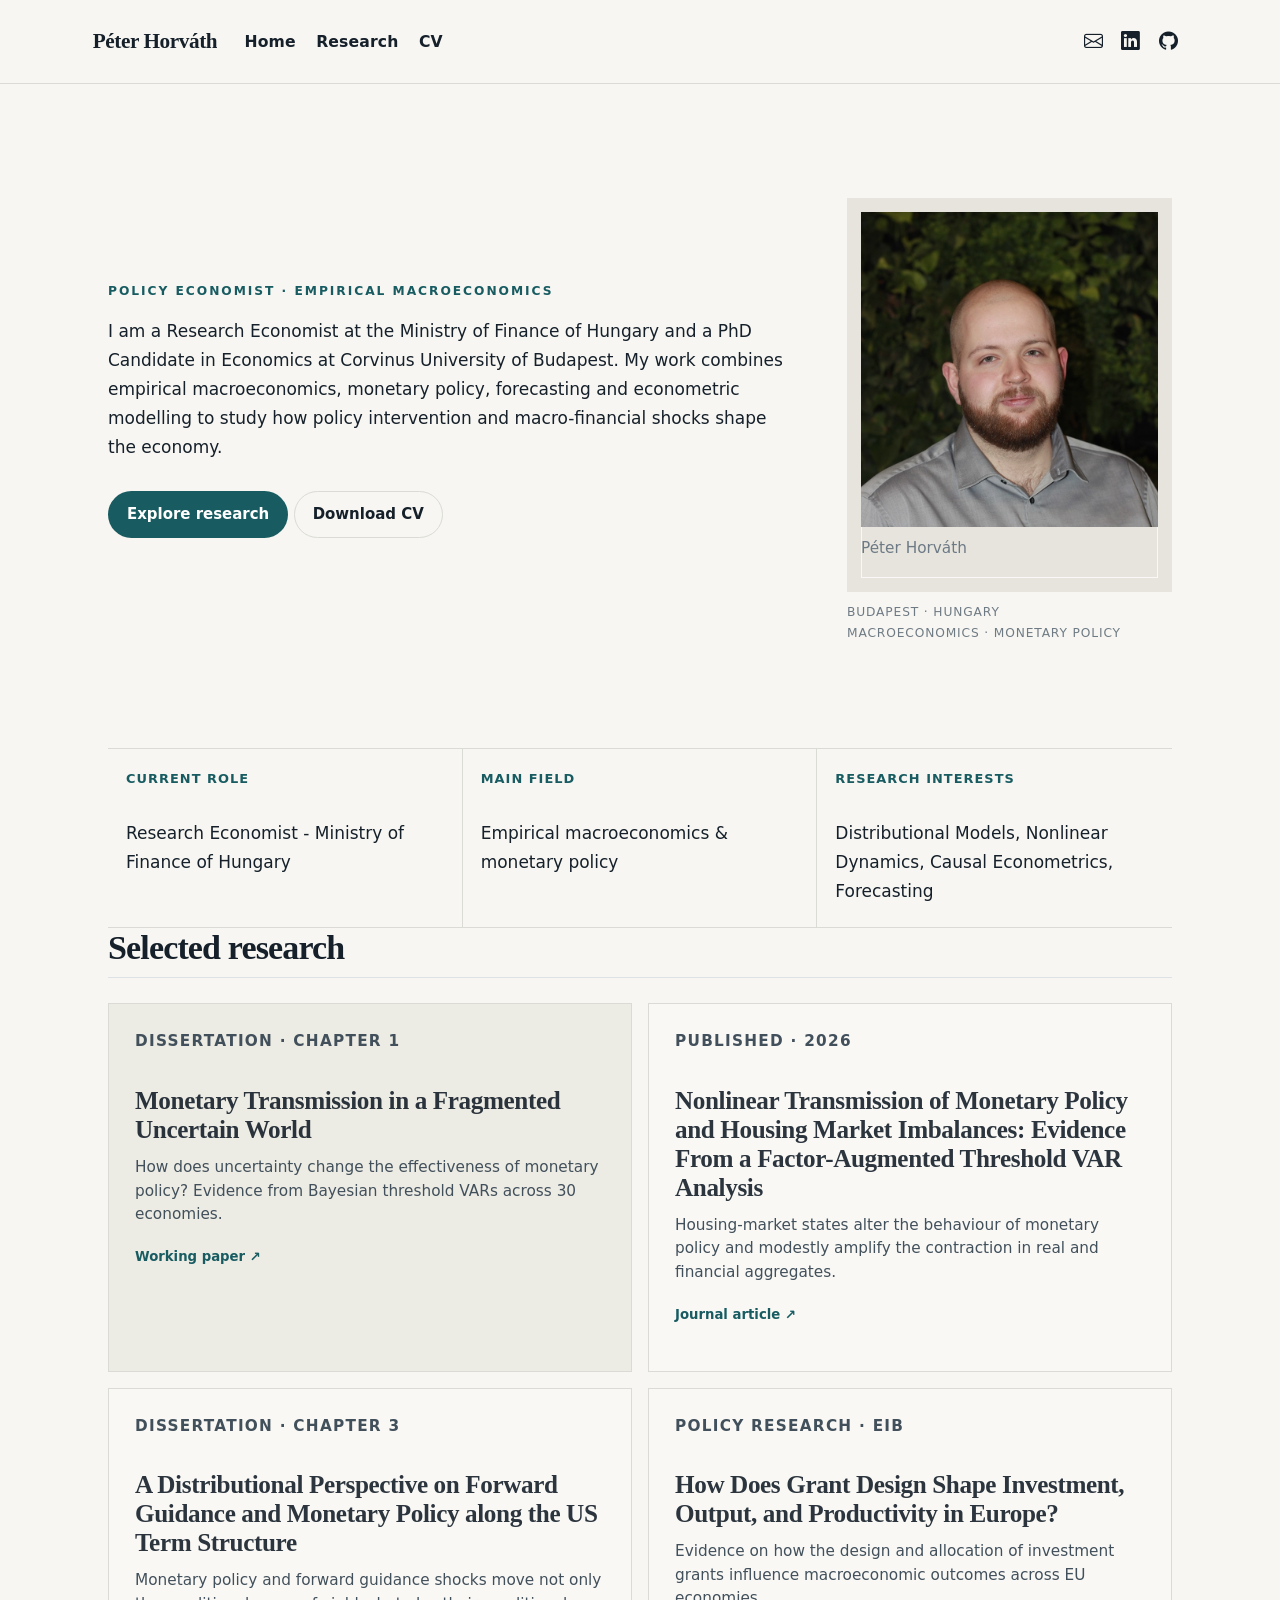
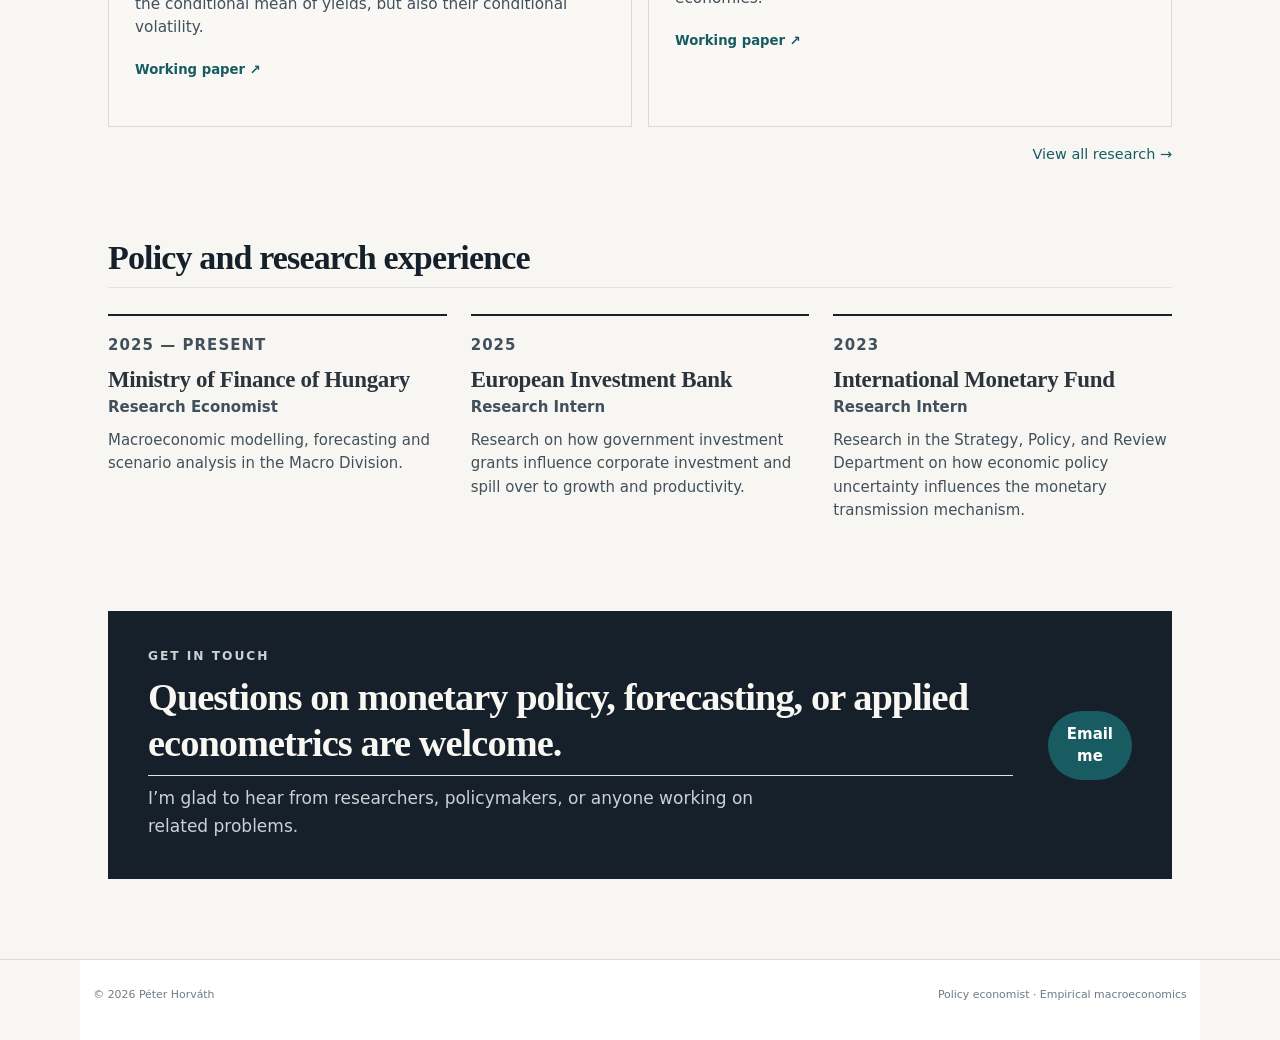
==== commit e71d82c0: "Overhaul" ====
--- a/docs/index.html
+++ b/docs/index.html
@@ -26,33 +26,16 @@
 <script src="site_libs/quarto-nav/quarto-nav.js"></script>
 <script src="site_libs/quarto-nav/headroom.min.js"></script>
 <script src="site_libs/clipboard/clipboard.min.js"></script>
-<script src="site_libs/quarto-search/autocomplete.umd.js"></script>
-<script src="site_libs/quarto-search/fuse.min.js"></script>
-<script src="site_libs/quarto-search/quarto-search.js"></script>
-<meta name="quarto:offset" content="./">
 <script src="site_libs/quarto-html/quarto.js" type="module"></script>
 <script src="site_libs/quarto-html/tabsets/tabsets.js" type="module"></script>
 <script src="site_libs/quarto-html/popper.min.js"></script>
 <script src="site_libs/quarto-html/tippy.umd.min.js"></script>
-<script src="site_libs/quarto-html/anchor.min.js"></script>
 <link href="site_libs/quarto-html/tippy.css" rel="stylesheet">
 <link href="site_libs/quarto-html/quarto-syntax-highlighting-37eea08aefeeee20ff55810ff984fec1.css" rel="stylesheet" id="quarto-text-highlighting-styles">
 <script src="site_libs/bootstrap/bootstrap.min.js"></script>
 <link href="site_libs/bootstrap/bootstrap-icons.css" rel="stylesheet">
-<link href="site_libs/bootstrap/bootstrap-5d2e30ad26079c1dae90a1fd11eba2b9.min.css" rel="stylesheet" append-hash="true" id="quarto-bootstrap" data-mode="light">
+<link href="site_libs/bootstrap/bootstrap-71e230c856d3238224ea1b04dc0e14ec.min.css" rel="stylesheet" append-hash="true" id="quarto-bootstrap" data-mode="light">
 <script id="quarto-search-options" type="application/json">{
-  "location": "sidebar",
-  "copy-button": false,
-  "collapse-after": 3,
-  "panel-placement": "start",
-  "type": "textbox",
-  "limit": 50,
-  "keyboard-shortcut": [
-    "f",
-    "/",
-    "s"
-  ],
-  "show-item-context": false,
   "language": {
     "search-no-results-text": "No results",
     "search-matching-documents-text": "matching documents",
@@ -67,105 +50,69 @@
     "search-label": "Search"
   }
 }</script>
+<style>html{ scroll-behavior: smooth; }</style>
 
 
 <link rel="stylesheet" href="styles.css">
 </head>
 
-<body class="nav-sidebar docked quarto-light">
+<body class="nav-fixed fullcontent quarto-light">
 
 <div id="quarto-search-results"></div>
   <header id="quarto-header" class="headroom fixed-top">
-  <nav class="quarto-secondary-nav">
-    <div class="container-fluid d-flex">
-      <button type="button" class="quarto-btn-toggle btn" data-bs-toggle="collapse" role="button" data-bs-target=".quarto-sidebar-collapse-item" aria-controls="quarto-sidebar" aria-expanded="false" aria-label="Toggle sidebar navigation" onclick="if (window.quartoToggleHeadroom) { window.quartoToggleHeadroom(); }">
-        <i class="bi bi-layout-text-sidebar-reverse"></i>
-      </button>
-        <nav class="quarto-page-breadcrumbs" aria-label="breadcrumb"><ol class="breadcrumb"><li class="breadcrumb-item"><a href="./index.html">Péter Horváth</a></li></ol></nav>
-        <a class="flex-grow-1" role="navigation" data-bs-toggle="collapse" data-bs-target=".quarto-sidebar-collapse-item" aria-controls="quarto-sidebar" aria-expanded="false" aria-label="Toggle sidebar navigation" onclick="if (window.quartoToggleHeadroom) { window.quartoToggleHeadroom(); }">      
-        </a>
-      <button type="button" class="btn quarto-search-button" aria-label="Search" onclick="window.quartoOpenSearch();">
-        <i class="bi bi-search"></i>
-      </button>
-    </div>
-  </nav>
+    <nav class="navbar navbar-expand-lg " data-bs-theme="dark">
+      <div class="navbar-container container-fluid">
+      <div class="navbar-brand-container mx-auto">
+    <a class="navbar-brand" href="./index.html">
+    <span class="navbar-title">Péter Horváth</span>
+    </a>
+  </div>
+          <button class="navbar-toggler" type="button" data-bs-toggle="collapse" data-bs-target="#navbarCollapse" aria-controls="navbarCollapse" role="menu" aria-expanded="false" aria-label="Toggle navigation" onclick="if (window.quartoToggleHeadroom) { window.quartoToggleHeadroom(); }">
+  <span class="navbar-toggler-icon"></span>
+</button>
+          <div class="collapse navbar-collapse" id="navbarCollapse">
+            <ul class="navbar-nav navbar-nav-scroll me-auto">
+  <li class="nav-item">
+    <a class="nav-link active" href="./index.html" aria-current="page"> 
+<span class="menu-text">Home</span></a>
+  </li>  
+  <li class="nav-item">
+    <a class="nav-link" href="./papers.html"> 
+<span class="menu-text">Research</span></a>
+  </li>  
+  <li class="nav-item">
+    <a class="nav-link" href="./cv.html"> 
+<span class="menu-text">CV</span></a>
+  </li>  
+</ul>
+            <ul class="navbar-nav navbar-nav-scroll ms-auto">
+  <li class="nav-item compact">
+    <a class="nav-link" href="mailto:horvathpeter970217@gmail.com"> <i class="bi bi-envelope" role="img" aria-label="Email">
+</i> 
+<span class="menu-text"></span></a>
+  </li>  
+  <li class="nav-item compact">
+    <a class="nav-link" href="https://www.linkedin.com/in/p%C3%A9ter-horv%C3%A1th-193090131/"> <i class="bi bi-linkedin" role="img" aria-label="LinkedIn">
+</i> 
+<span class="menu-text"></span></a>
+  </li>  
+  <li class="nav-item compact">
+    <a class="nav-link" href="https://github.com/peterhorvath97"> <i class="bi bi-github" role="img" aria-label="GitHub">
+</i> 
+<span class="menu-text"></span></a>
+  </li>  
+</ul>
+          </div> <!-- /navcollapse -->
+            <div class="quarto-navbar-tools">
+</div>
+      </div> <!-- /container-fluid -->
+    </nav>
 </header>
 <!-- content -->
-<div id="quarto-content" class="quarto-container page-columns page-rows-contents page-layout-article">
+<div id="quarto-content" class="quarto-container page-columns page-rows-contents page-layout-article page-navbar">
 <!-- sidebar -->
-  <nav id="quarto-sidebar" class="sidebar collapse collapse-horizontal quarto-sidebar-collapse-item sidebar-navigation docked overflow-auto">
-    <div class="pt-lg-2 mt-2 text-left sidebar-header">
-    <div class="sidebar-title mb-0 py-0">
-      <a href="./">Péter Horváth</a> 
-        <div class="sidebar-tools-main">
-    <a href="https://www.linkedin.com/in/p%C3%A9ter-horv%C3%A1th-193090131/" title="" class="quarto-navigation-tool px-1" aria-label=""><i class="bi bi-linkedin"></i></a>
-    <a href="https://github.com/peterhorvath97" title="" class="quarto-navigation-tool px-1" aria-label=""><i class="bi bi-github"></i></a>
-</div>
-    </div>
-      </div>
-        <div class="mt-2 flex-shrink-0 align-items-center">
-        <div class="sidebar-search">
-        <div id="quarto-search" class="" title="Search"></div>
-        </div>
-        </div>
-    <div class="sidebar-menu-container"> 
-    <ul class="list-unstyled mt-1">
-        <li class="sidebar-item">
-  <div class="sidebar-item-container"> 
-  <a href="./index.html" class="sidebar-item-text sidebar-link active">
- <span class="menu-text">Péter Horváth</span></a>
-  </div>
-</li>
-        <li class="sidebar-item sidebar-item-section">
-      <div class="sidebar-item-container"> 
-            <a class="sidebar-item-text sidebar-link text-start" data-bs-toggle="collapse" data-bs-target="#quarto-sidebar-section-1" role="navigation" aria-expanded="true">
- <span class="menu-text">About me</span></a>
-          <a class="sidebar-item-toggle text-start" data-bs-toggle="collapse" data-bs-target="#quarto-sidebar-section-1" role="navigation" aria-expanded="true" aria-label="Toggle section">
-            <i class="bi bi-chevron-right ms-2"></i>
-          </a> 
-      </div>
-      <ul id="quarto-sidebar-section-1" class="collapse list-unstyled sidebar-section depth1 show">  
-          <li class="sidebar-item">
-  <div class="sidebar-item-container"> 
-  <a href="./cv.html" class="sidebar-item-text sidebar-link">
- <span class="menu-text">CV</span></a>
-  </div>
-</li>
-      </ul>
-  </li>
-        <li class="sidebar-item sidebar-item-section">
-      <div class="sidebar-item-container"> 
-            <a class="sidebar-item-text sidebar-link text-start" data-bs-toggle="collapse" data-bs-target="#quarto-sidebar-section-2" role="navigation" aria-expanded="true">
- <span class="menu-text">Research</span></a>
-          <a class="sidebar-item-toggle text-start" data-bs-toggle="collapse" data-bs-target="#quarto-sidebar-section-2" role="navigation" aria-expanded="true" aria-label="Toggle section">
-            <i class="bi bi-chevron-right ms-2"></i>
-          </a> 
-      </div>
-      <ul id="quarto-sidebar-section-2" class="collapse list-unstyled sidebar-section depth1 show">  
-          <li class="sidebar-item">
-  <div class="sidebar-item-container"> 
-  <a href="./papers.html" class="sidebar-item-text sidebar-link">
- <span class="menu-text">Papers</span></a>
-  </div>
-</li>
-      </ul>
-  </li>
-    </ul>
-    </div>
-</nav>
-<div id="quarto-sidebar-glass" class="quarto-sidebar-collapse-item" data-bs-toggle="collapse" data-bs-target=".quarto-sidebar-collapse-item"></div>
 <!-- margin-sidebar -->
-    <div id="quarto-margin-sidebar" class="sidebar margin-sidebar">
-        <nav id="TOC" role="doc-toc" class="toc-active">
-    <h2 id="toc-title">On this page</h2>
-   
-  <ul>
-  <li><a href="#quick-bio" id="toc-quick-bio" class="nav-link active" data-scroll-target="#quick-bio">Quick bio</a></li>
-  <li><a href="#teaching" id="toc-teaching" class="nav-link" data-scroll-target="#teaching">Teaching</a></li>
-  <li><a href="#contact" id="toc-contact" class="nav-link" data-scroll-target="#contact">Contact</a></li>
-  </ul>
-</nav>
-    </div>
+    
 <!-- main -->
 <main class="content" id="quarto-document-content">
 
@@ -188,34 +135,145 @@
 </header>
 
 
-<section id="quick-bio" class="level2">
-<h2 class="anchored" data-anchor-id="quick-bio">Quick bio</h2>
-<div class="columns">
-<div class="column" style="width:30%;">
-<p><img src="./assets/img/logo.jpg" class="img-fluid" style="width:90.0%"></p>
-</div><div class="column" style="width:70%;">
-<p>I am a PhD Student at the <a href="https://www.uni-corvinus.hu/elerhetosegek/horvath-peter/">Institute of Economics, Corvinus University of Budapest</a>. My research interests are in empirical macroeconomics and monetary policy. My ongoing research covers topics on</p>
-<ul>
-<li>the impact of monetary shocks on the housing market,</li>
-<li>NLP applications in monetary policy analysis,</li>
-<li>traditional macroeconometrics.</li>
-</ul>
-<p>See more on my research <a href="./papers.html">here</a>.</p>
-</div>
-</div>
-</section>
-<section id="teaching" class="level2">
-<h2 class="anchored" data-anchor-id="teaching">Teaching</h2>
-<ul>
-<li>Macroeconomics (Business Economics BA, Applied Economics BA and Actuarial and Financial Mathematics MSc)</li>
-<li>Microeconomics (Business Economics BA and Applied Economics BA)</li>
-<li>International Economics (Business Economics BA and Economics and Financial Mathematics MSc)</li>
-</ul>
-<p>More information on the courses is available at the <a href="https://www.uni-corvinus.hu/main-page/programs/subjects-amp-courses/?lang=en">website</a> of Corvinus University of Budapest.</p>
-</section>
-<section id="contact" class="level2">
-<h2 class="anchored" data-anchor-id="contact">Contact</h2>
-<p>email: horvathpeter970217-at-gmail.com or peter.horvath16-at-stud.uni-corvinus.hu</p>
+<div class="hero">
+<div class="hero-copy">
+<div class="eyebrow">
+<p>POLICY ECONOMIST · EMPIRICAL MACROECONOMICS</p>
+</div>
+<p>I am a Research Economist at the Ministry of Finance of Hungary and a PhD Candidate in Economics at Corvinus University of Budapest. My work combines empirical macroeconomics, monetary policy, forecasting and econometric modelling to study how policy intervention and macro-financial shocks shape the economy.</p>
+<div class="hero-links">
+<p><a href="papers.html" class="btn btn-primary">Explore research</a> <a href="assets/horvathpeter_cv.pdf" class="btn btn-secondary">Download CV</a></p>
+</div>
+</div>
+<div class="hero-visual">
+<div class="portrait-frame">
+<div class="quarto-figure quarto-figure-center">
+<figure class="figure">
+<p><img src="assets/img/logo.jpg" class="img-fluid figure-img" style="width:100.0%"></p>
+<figcaption>Péter Horváth</figcaption>
+</figure>
+</div>
+</div>
+<div class="portrait-note">
+<p>Budapest · Hungary<br>
+Macroeconomics · Monetary policy</p>
+</div>
+</div>
+</div>
+<div class="signal-row">
+<div class="signal-item">
+<p><strong>Current role</strong><br>
+Research Economist - Ministry of Finance of Hungary</p>
+</div>
+<div class="signal-item">
+<p><strong>Main field</strong><br>
+Empirical macroeconomics &amp; monetary policy</p>
+</div>
+<div class="signal-item">
+<p><strong>Research Interests</strong><br>
+Distributional Models, Nonlinear Dynamics, Causal Econometrics, Forecasting</p>
+</div>
+</div>
+<section id="selected-research" class="level2">
+<h2 data-anchor-id="selected-research">Selected research</h2>
+<div class="research-grid">
+<div class="research-card featured">
+<div class="card-kicker">
+<p>DISSERTATION · CHAPTER 1</p>
+</div>
+<section id="monetary-transmission-in-a-fragmented-uncertain-world" class="level3">
+<h3 data-anchor-id="monetary-transmission-in-a-fragmented-uncertain-world">Monetary Transmission in a Fragmented Uncertain World</h3>
+<p>How does uncertainty change the effectiveness of monetary policy? Evidence from Bayesian threshold VARs across 30 economies.</p>
+<p><a href="papers/uncertainty_transmission.pdf" class="card-link">Working paper ↗</a></p>
+</section>
+</div>
+<div class="research-card">
+<div class="card-kicker">
+<p>PUBLISHED · 2026</p>
+</div>
+<section id="nonlinear-transmission-of-monetary-policy-and-housing-market-imbalances-evidence-from-a-factor-augmented-threshold-var-analysis" class="level3">
+<h3 data-anchor-id="nonlinear-transmission-of-monetary-policy-and-housing-market-imbalances-evidence-from-a-factor-augmented-threshold-var-analysis">Nonlinear Transmission of Monetary Policy and Housing Market Imbalances: Evidence From a Factor-Augmented Threshold VAR Analysis</h3>
+<p>Housing-market states alter the behaviour of monetary policy and modestly amplify the contraction in real and financial aggregates.</p>
+<p><a href="https://doi.org/10.1111/manc.70034" class="card-link">Journal article ↗</a></p>
+</section>
+</div>
+<div class="research-card">
+<div class="card-kicker">
+<p>DISSERTATION · CHAPTER 3</p>
+</div>
+<section id="a-distributional-perspective-on-forward-guidance-and-monetary-policy-along-the-us-term-structure" class="level3">
+<h3 data-anchor-id="a-distributional-perspective-on-forward-guidance-and-monetary-policy-along-the-us-term-structure">A Distributional Perspective on Forward Guidance and Monetary Policy along the US Term Structure</h3>
+<p>Monetary policy and forward guidance shocks move not only the conditional mean of yields, but also their conditional volatility.</p>
+<p><a href="papers/forwardguidance_volatility.pdf" class="card-link">Working paper ↗</a></p>
+</section>
+</div>
+<div class="research-card">
+<div class="card-kicker">
+<p>POLICY RESEARCH · EIB</p>
+</div>
+<section id="how-does-grant-design-shape-investment-output-and-productivity-in-europe" class="level3">
+<h3 data-anchor-id="how-does-grant-design-shape-investment-output-and-productivity-in-europe">How Does Grant Design Shape Investment, Output, and Productivity in Europe?</h3>
+<p>Evidence on how the design and allocation of investment grants influence macroeconomic outcomes across EU economies.</p>
+<p><a href="papers/macrogrants.pdf" class="card-link">Working paper ↗</a></p>
+</section>
+</div>
+</div>
+<div class="section-more">
+<p><a href="papers.html">View all research →</a></p>
+</div>
+</section>
+<section id="policy-and-research-experience" class="level2">
+<h2 data-anchor-id="policy-and-research-experience">Policy and research experience</h2>
+<div class="experience-grid">
+<div class="experience-item">
+<div class="experience-date">
+<p>2025 — present</p>
+</div>
+<section id="ministry-of-finance-of-hungary" class="level3">
+<h3 data-anchor-id="ministry-of-finance-of-hungary">Ministry of Finance of Hungary</h3>
+<div class="role">
+<p>Research Economist</p>
+</div>
+<p>Macroeconomic modelling, forecasting and scenario analysis in the Macro Division.</p>
+</section>
+</div>
+<div class="experience-item">
+<div class="experience-date">
+<p>2025</p>
+</div>
+<section id="european-investment-bank" class="level3">
+<h3 data-anchor-id="european-investment-bank">European Investment Bank</h3>
+<div class="role">
+<p>Research Intern</p>
+</div>
+<p>Research on how government investment grants influence corporate investment and spill over to growth and productivity.</p>
+</section>
+</div>
+<div class="experience-item">
+<div class="experience-date">
+<p>2023</p>
+</div>
+<section id="international-monetary-fund" class="level3">
+<h3 data-anchor-id="international-monetary-fund">International Monetary Fund</h3>
+<div class="role">
+<p>Research Intern</p>
+</div>
+<p>Research in the Strategy, Policy, and Review Department on how economic policy uncertainty influences the monetary transmission mechanism.</p>
+</section>
+</div>
+</div>
+<div class="closing-panel">
+<div class="closing-copy">
+<div class="eyebrow">
+<p>GET IN TOUCH</p>
+</div>
+<section id="questions-on-monetary-policy-forecasting-or-applied-econometrics-are-welcome." class="level2">
+<h2 data-anchor-id="questions-on-monetary-policy-forecasting-or-applied-econometrics-are-welcome.">Questions on monetary policy, forecasting, or applied econometrics are welcome.</h2>
+<p>I’m glad to hear from researchers, policymakers, or anyone working on related problems.</p>
+</section>
+</div>
+<p><a href="mailto:horvathpeter970217@gmail.com" class="btn btn-primary">Email me</a></p>
+</div>
 
 
 </section>
@@ -223,13 +281,6 @@
 </main> <!-- /main -->
 <script id="quarto-html-after-body" type="application/javascript">
   window.document.addEventListener("DOMContentLoaded", function (event) {
-    const icon = "";
-    const anchorJS = new window.AnchorJS();
-    anchorJS.options = {
-      placement: 'right',
-      icon: icon
-    };
-    anchorJS.add('.anchored');
     const isCodeAnnotation = (el) => {
       for (const clz of el.classList) {
         if (clz.startsWith('code-annotation-')) {                     
@@ -307,6 +358,11 @@
           if (link.dataset.originalHref !== undefined) {
             link.href = link.dataset.originalHref;
           }
+            // target, if specified
+            link.setAttribute("target", "_blank");
+            if (link.getAttribute("rel") === null) {
+              link.setAttribute("rel", "noopener");
+            }
         }
       }
     function tippyHover(el, contentFn, onTriggerFn, onUntriggerFn) {
@@ -621,8 +677,26 @@
   });
   </script>
 </div> <!-- /content -->
-
-
-
-
+<footer class="footer">
+  <div class="nav-footer">
+    <div class="nav-footer-left">
+<p>© 2026 Péter Horváth</p>
+</div>   
+    <div class="nav-footer-center">
+      &nbsp;
+    </div>
+    <div class="nav-footer-right">
+      <ul class="footer-items list-unstyled">
+    <li class="nav-item">
+ Policy economist · Empirical macroeconomics
+  </li>  
+</ul>
+    </div>
+  </div>
+</footer>
+
+
+
+
+<script src="site_libs/quarto-html/zenscroll-min.js"></script>
 </body></html>
--- a/docs/styles.css
+++ b/docs/styles.css
@@ -0,0 +1,252 @@
+:root {
+  --ink: #16202a;
+  --ink-soft: #42505b;
+  --muted: #6f7b84;
+  --paper: #f7f6f2;
+  --paper-2: #efeee8;
+  --line: #d9dbd4;
+  --accent: #185c62;
+  --accent-2: #c7a66a;
+  --white: #ffffff;
+  --max: 1120px;
+  --serif: Georgia, 'Times New Roman', serif;
+  --sans: Inter, ui-sans-serif, system-ui, -apple-system, BlinkMacSystemFont, 'Segoe UI', sans-serif;
+}
+
+html { scroll-behavior: smooth; }
+body {
+  background: var(--paper);
+  color: var(--ink);
+  font-family: var(--sans);
+  font-size: 17px;
+  line-height: 1.7;
+}
+
+.navbar {
+  border-bottom: 1px solid var(--line);
+  background: rgba(247,246,242,.96) !important;
+  backdrop-filter: blur(10px);
+  padding: 1rem 0;
+}
+.navbar .container-fluid { max-width: var(--max); }
+.navbar-brand { font-family: var(--serif); font-size: 1.25rem; font-weight: 700; letter-spacing: -.02em; }
+.navbar-nav .nav-link { color: var(--ink) !important; font-size: .92rem; font-weight: 600; letter-spacing: .01em; }
+.navbar-nav .nav-link:hover { color: var(--accent) !important; }
+.navbar .quarto-navigation-tools a { color: var(--ink); opacity: .75; }
+.navbar .quarto-navigation-tools a:hover { color: var(--accent); opacity: 1; }
+
+.page-columns { display: block !important; }
+#quarto-content { max-width: none !important; }
+main.content { max-width: var(--max); margin: 0 auto; padding: 0 28px 80px; }
+
+.quarto-title-block { display: none; }
+footer { border-top: 1px solid var(--line); background: var(--paper) !important; }
+footer .nav-footer { max-width: var(--max); margin: 0 auto; padding: 22px 28px; color: var(--muted); font-size: .78rem; }
+
+h1, h2, h3, h4 { color: var(--ink); }
+h1, h2 { font-family: var(--serif); }
+h2 { font-size: 2rem; margin-top: 4.2rem; margin-bottom: 1.5rem; letter-spacing: -.025em; }
+h3 { letter-spacing: -.015em; }
+a { color: var(--accent); text-decoration: none; }
+a:hover { color: #103f43; }
+
+.hero {
+  min-height: 650px;
+  display: grid;
+  grid-template-columns: 1.35fr .65fr;
+  gap: 64px;
+  align-items: center;
+  padding: 68px 0 55px;
+}
+.eyebrow { color: var(--accent); font-size: .72rem; line-height: 1.3; letter-spacing: .16em; font-weight: 800; }
+.hero h1, .page-hero h1 { font-size: clamp(3.4rem, 7vw, 6.6rem); line-height: .98; margin: 18px 0 26px; letter-spacing: -.045em; }
+.hero h1 span, .page-hero h1 span { color: var(--accent); }
+.lede { max-width: 720px; font-size: 1.15rem; line-height: 1.75; color: var(--ink-soft); }
+.hero-links { display: flex; gap: 12px; margin: 30px 0 20px; flex-wrap: wrap; }
+.btn { display: inline-flex; align-items: center; gap: 9px; padding: 11px 18px; border-radius: 999px; font-size: .88rem; font-weight: 800; border: 1px solid transparent; transition: .18s ease; }
+.btn-primary { color: #fff; background: var(--accent); }
+.btn-primary:hover { color: #fff; background: #124b50; transform: translateY(-1px); }
+.btn-secondary { color: var(--ink); background: transparent; border-color: var(--line); }
+.btn-secondary:hover { color: var(--ink); border-color: #b4b9b0; background: #f1f0ea; }
+.quick-links { display: flex; gap: 18px; flex-wrap: wrap; font-size: .84rem; font-weight: 700; }
+.quick-links a { color: var(--muted); }
+.quick-links a:hover { color: var(--accent); }
+
+.hero-visual { justify-self: end; width: min(100%, 360px); }
+.portrait-frame { padding: 14px; background: #e6e4dc; position: relative; }
+.portrait-frame:before { content: ''; position: absolute; inset: 14px; border: 1px solid rgba(255,255,255,.75); pointer-events: none; }
+.portrait-frame img { display: block; width: 100%; aspect-ratio: 1 / 1.06; object-fit: cover; filter: saturate(.82) contrast(.98); }
+.portrait-note { display: flex; justify-content: space-between; gap: 14px; color: var(--muted); font-size: .72rem; padding-top: 10px; text-transform: uppercase; letter-spacing: .07em; }
+
+.signal-row { display: grid; grid-template-columns: repeat(3, 1fr); border-top: 1px solid var(--line); border-bottom: 1px solid var(--line); }
+.signal-row div { padding: 19px 18px 21px; border-right: 1px solid var(--line); }
+.signal-row div:last-child { border-right: 0; }
+.signal-row strong, .signal-row span { display: block; }
+.signal-row strong { font-size: .76rem; text-transform: uppercase; letter-spacing: .08em; color: var(--accent); }
+.signal-row span { color: var(--ink-soft); font-size: .94rem; margin-top: 2px; }
+
+.two-col { display: grid; grid-template-columns: 1fr 1fr; gap: 64px; align-items: start; }
+.section-intro { font-size: 1.28rem; line-height: 1.55; color: var(--ink); }
+.focus-list { border-top: 1px solid var(--line); }
+.focus-list > div { display: grid; grid-template-columns: 38px 1fr; column-gap: 12px; padding: 16px 0; border-bottom: 1px solid var(--line); }
+.focus-list span { grid-row: span 2; color: var(--accent-2); font-family: var(--serif); font-size: 1.1rem; }
+.focus-list strong { font-size: .97rem; }
+.focus-list small { color: var(--muted); font-size: .82rem; line-height: 1.5; }
+
+.research-grid { display: grid; grid-template-columns: repeat(2, 1fr); gap: 16px; }
+.research-card { display: flex; flex-direction: column; min-height: 260px; border: 1px solid var(--line); background: rgba(255,255,255,.24); padding: 26px; color: var(--ink); transition: .2s ease; }
+.research-card:hover { color: var(--ink); transform: translateY(-3px); border-color: #c3c7bf; background: rgba(255,255,255,.5); }
+.research-card.featured { background: #ecebe4; }
+.card-kicker, .paper-status { font-size: .67rem; letter-spacing: .11em; font-weight: 800; color: var(--accent); text-transform: uppercase; }
+.research-card h3 { font-family: var(--serif); font-size: 1.48rem; line-height: 1.15; margin: 15px 0 11px; }
+.research-card p { color: var(--ink-soft); font-size: .9rem; line-height: 1.55; margin-bottom: 18px; }
+.card-link { margin-top: auto; font-size: .78rem; font-weight: 800; color: var(--accent); }
+.section-more { text-align: right; margin-top: 15px; font-size: .85rem; font-weight: 800; }
+
+.experience-grid { display: grid; grid-template-columns: repeat(3, 1fr); gap: 24px; }
+.experience-item { padding-top: 18px; border-top: 2px solid var(--ink); }
+.experience-date { font-size: .7rem; color: var(--accent); letter-spacing: .09em; text-transform: uppercase; font-weight: 800; }
+.experience-item h3 { font-family: var(--serif); font-size: 1.35rem; line-height: 1.15; margin: 10px 0 3px; }
+.experience-item .role { margin: 0 0 10px; font-weight: 700; font-size: .86rem; }
+.experience-item p:last-child { color: var(--ink-soft); font-size: .88rem; line-height: 1.55; }
+
+.closing-panel { margin-top: 72px; padding: 38px 40px; background: var(--ink); color: #f8f7f2; display: flex; justify-content: space-between; gap: 35px; align-items: center; }
+.closing-panel h2 { color: #f8f7f2; margin: 9px 0 8px; font-size: clamp(1.8rem, 3vw, 2.5rem); }
+.closing-panel p { color: #cbd1d4; margin: 0; max-width: 640px; }
+.closing-panel .eyebrow { color: var(--accent-2); }
+
+.page-hero { padding: 72px 0 35px; display: grid; grid-template-columns: 1.25fr .75fr; gap: 70px; align-items: end; }
+.page-hero.compact h1 { margin-bottom: 0; font-size: clamp(3rem, 6vw, 5rem); }
+.page-hero > p { color: var(--ink-soft); font-size: 1.08rem; max-width: 520px; justify-self: end; margin-bottom: 10px; }
+.page-hero .btn { justify-self: end; }
+.research-note { display: flex; gap: 18px; padding: 16px 0; border-top: 1px solid var(--line); border-bottom: 1px solid var(--line); font-size: .83rem; }
+.research-note strong { color: var(--accent); text-transform: uppercase; letter-spacing: .08em; font-size: .7rem; white-space: nowrap; }
+.research-note span { color: var(--muted); }
+
+.dissertation-head { display: flex; justify-content: space-between; gap: 30px; padding: 0 0 20px; border-bottom: 2px solid var(--ink); align-items: end; }
+.dissertation-head h2 { font-size: clamp(1.9rem, 4vw, 2.9rem); margin: 9px 0 8px; }
+.dissertation-head p { color: var(--ink-soft); max-width: 760px; }
+.text-link { font-size: .78rem; font-weight: 800; white-space: nowrap; }
+.paper-row { display: grid; grid-template-columns: 1fr auto; gap: 25px; padding: 26px 0; border-bottom: 1px solid var(--line); }
+.paper-row h3 { font-family: var(--serif); font-size: 1.55rem; line-height: 1.17; margin: 9px 0 10px; max-width: 900px; }
+.paper-row h3 a { color: var(--ink); }
+.paper-row h3 a:hover { color: var(--accent); }
+.paper-row p { max-width: 920px; color: var(--ink-soft); margin-bottom: 0; font-size: .92rem; }
+.research-footer { margin-top: 28px; color: var(--muted); font-size: .8rem; }
+
+.cv-summary { display: grid; grid-template-columns: repeat(3, 1fr); border-top: 1px solid var(--line); border-bottom: 1px solid var(--line); margin-bottom: 46px; }
+.cv-summary > div { padding: 17px 15px 19px; border-right: 1px solid var(--line); }
+.cv-summary > div:last-child { border-right: 0; }
+.cv-summary strong, .cv-summary span { display: block; }
+.cv-summary strong { color: var(--accent); font-size: .71rem; text-transform: uppercase; letter-spacing: .09em; }
+.cv-summary span { font-size: .9rem; color: var(--ink-soft); }
+.cv-item { display: grid; grid-template-columns: 150px 1fr; gap: 28px; padding: 22px 0; border-bottom: 1px solid var(--line); }
+.cv-date { font-size: .72rem; color: var(--muted); text-transform: uppercase; letter-spacing: .07em; line-height: 1.45; padding-top: 5px; }
+.cv-item h3 { font-family: var(--serif); font-size: 1.25rem; margin: 0 0 6px; }
+.cv-item p { margin: 0; color: var(--ink-soft); font-size: .91rem; }
+.cv-research { display: grid; grid-template-columns: 1fr 1fr; gap: 14px; }
+.cv-research > div { padding: 20px; border: 1px solid var(--line); background: rgba(255,255,255,.18); }
+.cv-research strong, .cv-research small { display: block; }
+.cv-research strong { font-family: var(--serif); font-size: 1.08rem; line-height: 1.2; margin: 9px 0 5px; }
+.cv-research small { color: var(--muted); }
+.pill { display: inline-block; font-size: .64rem; letter-spacing: .08em; text-transform: uppercase; color: var(--accent); font-weight: 800; }
+.cv-bottom { margin-top: 18px; }
+.cv-bottom h3 { font-family: var(--serif); font-size: 1.3rem; }
+
+@media (max-width: 900px) {
+  .hero, .page-hero { grid-template-columns: 1fr; gap: 38px; }
+  .hero-visual { justify-self: start; width: min(100%, 320px); }
+  .page-hero > p { justify-self: start; }
+  .signal-row, .experience-grid { grid-template-columns: 1fr; }
+  .signal-row div { border-right: 0; border-bottom: 1px solid var(--line); }
+  .signal-row div:last-child { border-bottom: 0; }
+}
+
+@media (max-width: 720px) {
+  body { font-size: 16px; }
+  main.content { padding: 0 20px 60px; }
+  .hero { padding-top: 40px; min-height: auto; }
+  .hero h1, .page-hero h1 { font-size: clamp(2.8rem, 14vw, 4.7rem); }
+  .two-col, .research-grid, .cv-research { grid-template-columns: 1fr; gap: 18px; }
+  .closing-panel { padding: 28px 25px; flex-direction: column; align-items: flex-start; }
+  .portrait-note { flex-direction: column; }
+  .dissertation-head, .paper-row { grid-template-columns: 1fr; display: grid; }
+  .dissertation-head { align-items: start; }
+  .cv-item { grid-template-columns: 1fr; gap: 5px; }
+  .cv-summary { grid-template-columns: 1fr; }
+  .cv-summary > div { border-right: 0; border-bottom: 1px solid var(--line); }
+  .cv-summary > div:last-child { border-bottom: 0; }
+  h2 { margin-top: 3.2rem; }
+}
+
+.resource-grid { display: grid; grid-template-columns: repeat(2, 1fr); gap: 16px; }
+.resource-card { padding: 26px; border: 1px solid var(--line); background: rgba(255,255,255,.24); }
+.resource-card h3 { font-family: var(--serif); font-size: 1.48rem; line-height: 1.15; margin: 13px 0 10px; }
+.resource-card > p { color: var(--ink-soft); font-size: .91rem; line-height: 1.55; }
+.resource-meta { margin-top: 18px; padding-top: 13px; border-top: 1px solid var(--line); color: var(--muted); font-size: .78rem; }
+
+/* Robust Quarto/Markdown rendering: target named blocks rather than raw HTML children. */
+.hero-copy > p.lede { max-width: 720px; font-size: 1.15rem; line-height: 1.75; color: var(--ink-soft); }
+.hero-copy > p { margin-bottom: 0; }
+.hero-copy > .eyebrow, .page-hero-copy > .eyebrow, .closing-copy > .eyebrow { display: block; }
+
+.signal-row > .signal-item { padding: 19px 18px 21px; border-right: 1px solid var(--line); }
+.signal-row > .signal-item:last-child { border-right: 0; }
+.signal-item > p { margin: 0; }
+.signal-item strong { display: block; font-size: .76rem; text-transform: uppercase; letter-spacing: .08em; color: var(--accent); }
+
+.focus-list > .focus-item { display: grid; grid-template-columns: 38px 1fr; column-gap: 12px; padding: 16px 0; border-bottom: 1px solid var(--line); }
+.focus-list > .focus-item > .focus-no { grid-row: 1 / span 2; color: var(--accent-2); font-family: var(--serif); font-size: 1.1rem; }
+.focus-item > p { margin: 0; }
+.focus-item > p + p { color: var(--muted); font-size: .82rem; line-height: 1.5; }
+.focus-item strong { font-size: .97rem; }
+
+.research-card > .card-kicker { margin-bottom: 0; }
+.research-card > p { color: var(--ink-soft); font-size: .9rem; line-height: 1.55; }
+.experience-item > .experience-date p, .experience-date > p { margin: 0; }
+.experience-item > .role p, .role > p { margin: 0; }
+
+.page-hero-copy > h1 { margin-bottom: 0; }
+.page-hero > p { margin-top: 0; }
+.dissertation-head > .dissertation-copy > p { margin-bottom: 0; }
+.paper-copy > p { max-width: 920px; color: var(--ink-soft); margin-bottom: 0; font-size: .92rem; }
+.paper-copy > .paper-status { margin-bottom: 0; }
+.cv-item > .cv-date > p { margin: 0; }
+.cv-copy > p { margin: 0; color: var(--ink-soft); font-size: .91rem; }
+.cv-research > .cv-research-item { padding: 20px; border: 1px solid var(--line); background: rgba(255,255,255,.18); }
+.cv-research > .cv-research-item > p { margin: 0; }
+.cv-bottom { margin-top: 18px; }
+.closing-copy > p { color: #cbd1d4; margin: 0; max-width: 640px; }
+
+@media (max-width: 900px) {
+  .signal-row > .signal-item { border-right: 0; border-bottom: 1px solid var(--line); }
+  .signal-row > .signal-item:last-child { border-bottom: 0; }
+}
+
+@media (max-width: 720px) {
+  .resource-grid { grid-template-columns: 1fr; }
+}
+
+.quick-links {
+  display: flex;
+  gap: 1.1rem;
+  align-items: center;
+}
+
+.quick-links a {
+  display: inline-flex;
+  align-items: center;
+}
+
+.quick-links img {
+  width: 22px;
+  height: 22px;
+  object-fit: contain;
+  opacity: 0.85;
+  transition: opacity 0.15s ease, transform 0.15s ease;
+}
+
+.quick-links a:hover img {
+  opacity: 1;
+  transform: translateY(-1px);
+}
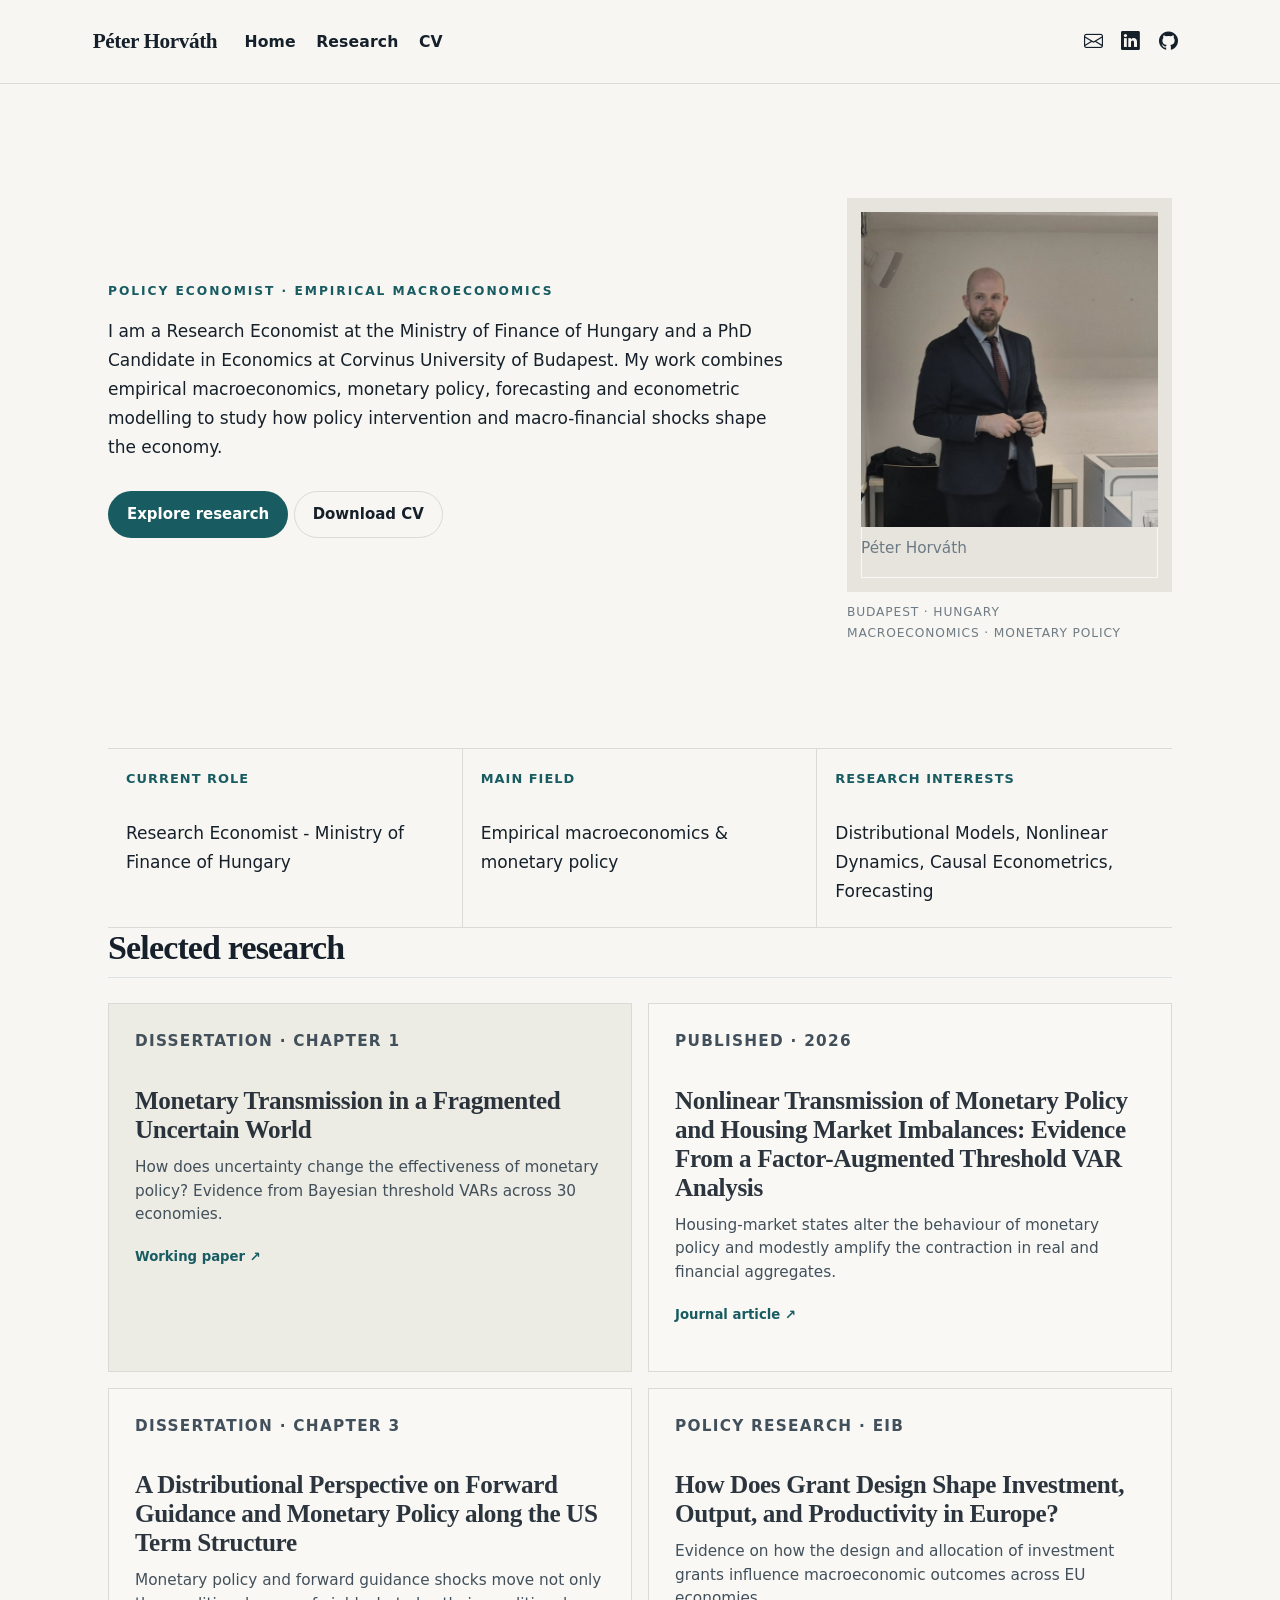
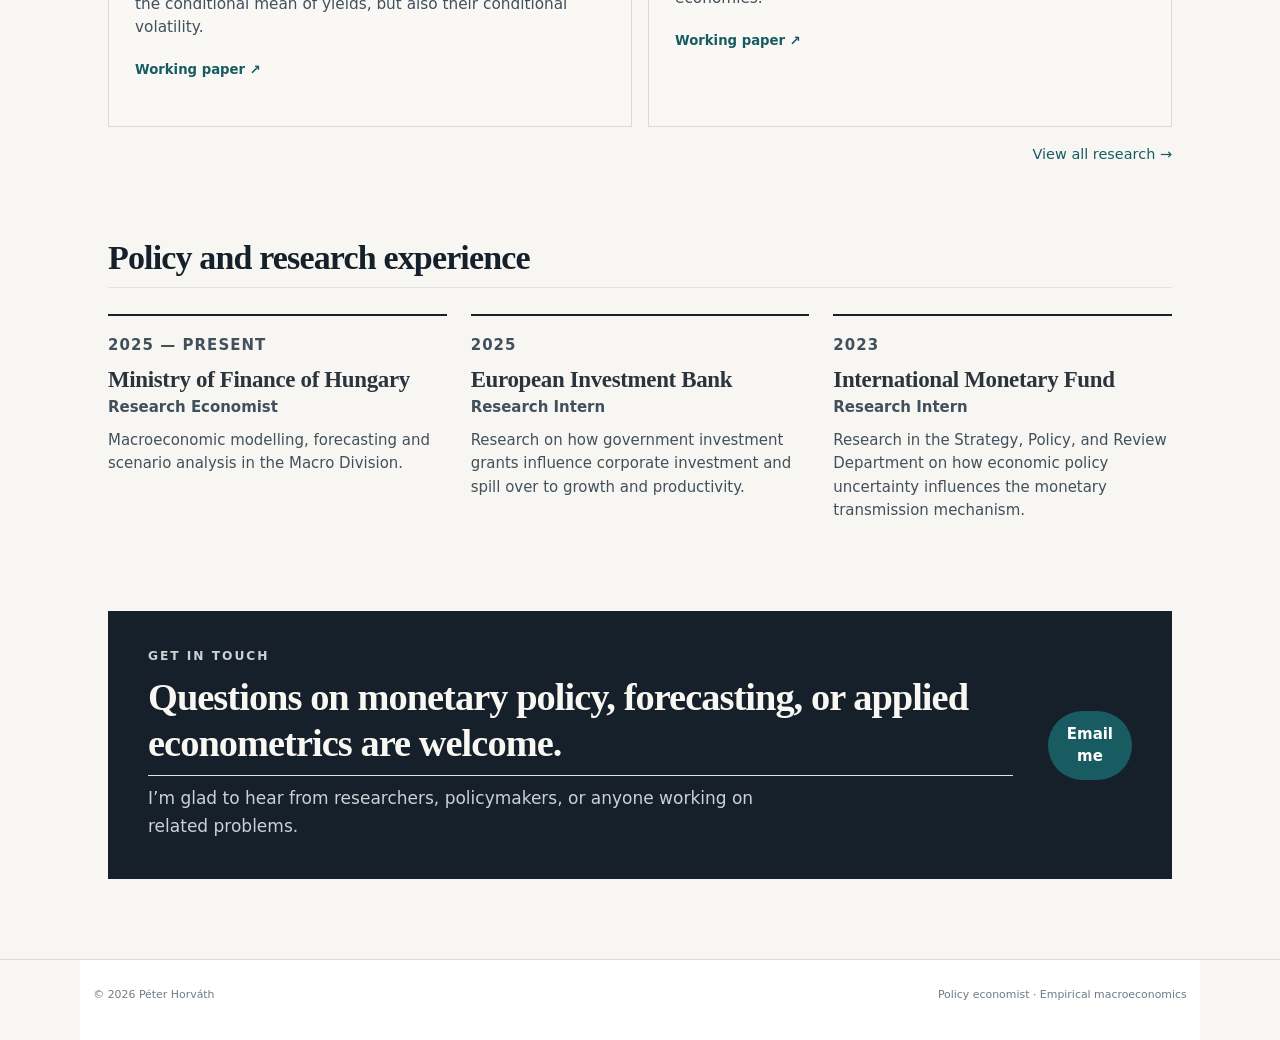
==== commit 29f5203e: "new photo" ====
--- a/docs/index.html
+++ b/docs/index.html
@@ -2,17 +2,23 @@
 <html xmlns="http://www.w3.org/1999/xhtml" lang="en" xml:lang="en"><head>
 
 <meta charset="utf-8">
-<meta name="generator" content="quarto-1.7.32">
+<meta name="generator" content="quarto-1.10.18">
 
 <meta name="viewport" content="width=device-width, initial-scale=1.0, user-scalable=yes">
 
 
 <title>Péter Horváth</title>
 <style>
-code{white-space: pre-wrap;}
+/* Default styles provided by pandoc.
+** See https://pandoc.org/MANUAL.html#variables-for-html for config info.
+*/
 span.smallcaps{font-variant: small-caps;}
-div.columns{display: flex; gap: min(4vw, 1.5em);}
-div.column{flex: auto; overflow-x: auto;}
+div.columns{display: flex; gap: 1.5em;}
+div.column{flex: auto;}
+@media screen {
+div.columns{gap: min(4vw, 1.5em);}
+div.column{overflow-x: auto;}
+}
 div.hanging-indent{margin-left: 1.5em; text-indent: -1.5em;}
 ul.task-list{list-style: none;}
 ul.task-list li input[type="checkbox"] {
@@ -31,10 +37,10 @@
 <script src="site_libs/quarto-html/popper.min.js"></script>
 <script src="site_libs/quarto-html/tippy.umd.min.js"></script>
 <link href="site_libs/quarto-html/tippy.css" rel="stylesheet">
-<link href="site_libs/quarto-html/quarto-syntax-highlighting-37eea08aefeeee20ff55810ff984fec1.css" rel="stylesheet" id="quarto-text-highlighting-styles">
+<link href="site_libs/quarto-html/quarto-syntax-highlighting-64a204ab8560d761af7679ceaba22944.css" rel="stylesheet" id="quarto-text-highlighting-styles">
 <script src="site_libs/bootstrap/bootstrap.min.js"></script>
 <link href="site_libs/bootstrap/bootstrap-icons.css" rel="stylesheet">
-<link href="site_libs/bootstrap/bootstrap-71e230c856d3238224ea1b04dc0e14ec.min.css" rel="stylesheet" append-hash="true" id="quarto-bootstrap" data-mode="light">
+<link href="site_libs/bootstrap/bootstrap-8b0c2eab50760186314691ee54c6c6b2.min.css" rel="stylesheet" append-hash="true" id="quarto-bootstrap" data-mode="light">
 <script id="quarto-search-options" type="application/json">{
   "language": {
     "search-no-results-text": "No results",
@@ -323,13 +329,14 @@
       e.clearSelection();
     }
     const getTextToCopy = function(trigger) {
-        const codeEl = trigger.previousElementSibling.cloneNode(true);
-        for (const childEl of codeEl.children) {
-          if (isCodeAnnotation(childEl)) {
-            childEl.remove();
-          }
-        }
-        return codeEl.innerText;
+      const outerScaffold = trigger.parentElement.cloneNode(true);
+      const codeEl = outerScaffold.querySelector('code');
+      for (const childEl of codeEl.children) {
+        if (isCodeAnnotation(childEl)) {
+          childEl.remove();
+        }
+      }
+      return codeEl.innerText;
     }
     const clipboard = new window.ClipboardJS('.code-copy-button:not([data-in-quarto-modal])', {
       text: getTextToCopy
--- a/docs/site_libs/quarto-html/quarto-syntax-highlighting-64a204ab8560d761af7679ceaba22944.css
+++ b/docs/site_libs/quarto-html/quarto-syntax-highlighting-64a204ab8560d761af7679ceaba22944.css
@@ -0,0 +1,236 @@
+/* quarto syntax highlight colors */
+:root {
+  --quarto-hl-ot-color: #003B4F;
+  --quarto-hl-at-color: #657422;
+  --quarto-hl-ss-color: #20794D;
+  --quarto-hl-an-color: #5E5E5E;
+  --quarto-hl-fu-color: #4758AB;
+  --quarto-hl-st-color: #20794D;
+  --quarto-hl-cf-color: #003B4F;
+  --quarto-hl-op-color: #5E5E5E;
+  --quarto-hl-er-color: #AD0000;
+  --quarto-hl-bn-color: #AD0000;
+  --quarto-hl-al-color: #AD0000;
+  --quarto-hl-va-color: #111111;
+  --quarto-hl-bu-color: inherit;
+  --quarto-hl-ex-color: inherit;
+  --quarto-hl-pp-color: #AD0000;
+  --quarto-hl-in-color: #5E5E5E;
+  --quarto-hl-vs-color: #20794D;
+  --quarto-hl-wa-color: #5E5E5E;
+  --quarto-hl-do-color: #5E5E5E;
+  --quarto-hl-im-color: #00769E;
+  --quarto-hl-ch-color: #20794D;
+  --quarto-hl-dt-color: #AD0000;
+  --quarto-hl-fl-color: #AD0000;
+  --quarto-hl-co-color: #5E5E5E;
+  --quarto-hl-cv-color: #5E5E5E;
+  --quarto-hl-cn-color: #8f5902;
+  --quarto-hl-sc-color: #5E5E5E;
+  --quarto-hl-dv-color: #AD0000;
+  --quarto-hl-kw-color: #003B4F;
+}
+
+/* other quarto variables */
+:root {
+  --quarto-font-monospace: SFMono-Regular, Menlo, Monaco, Consolas, "Liberation Mono", "Courier New", monospace;
+}
+
+/* syntax highlight based on Pandoc's rules */
+pre > code.sourceCode > span {
+  color: #003B4F;
+}
+
+code.sourceCode > span {
+  color: #003B4F;
+}
+
+div.sourceCode,
+div.sourceCode pre.sourceCode {
+  color: #003B4F;
+}
+
+/* Normal */
+code span {
+  color: #003B4F;
+}
+
+/* Alert */
+code span.al {
+  color: #AD0000;
+  font-style: inherit;
+}
+
+/* Annotation */
+code span.an {
+  color: #5E5E5E;
+  font-style: inherit;
+}
+
+/* Attribute */
+code span.at {
+  color: #657422;
+  font-style: inherit;
+}
+
+/* BaseN */
+code span.bn {
+  color: #AD0000;
+  font-style: inherit;
+}
+
+/* BuiltIn */
+code span.bu {
+  font-style: inherit;
+}
+
+/* ControlFlow */
+code span.cf {
+  color: #003B4F;
+  font-weight: bold;
+  font-style: inherit;
+}
+
+/* Char */
+code span.ch {
+  color: #20794D;
+  font-style: inherit;
+}
+
+/* Constant */
+code span.cn {
+  color: #8f5902;
+  font-style: inherit;
+}
+
+/* Comment */
+code span.co {
+  color: #5E5E5E;
+  font-style: inherit;
+}
+
+/* CommentVar */
+code span.cv {
+  color: #5E5E5E;
+  font-style: italic;
+}
+
+/* Documentation */
+code span.do {
+  color: #5E5E5E;
+  font-style: italic;
+}
+
+/* DataType */
+code span.dt {
+  color: #AD0000;
+  font-style: inherit;
+}
+
+/* DecVal */
+code span.dv {
+  color: #AD0000;
+  font-style: inherit;
+}
+
+/* Error */
+code span.er {
+  color: #AD0000;
+  font-style: inherit;
+}
+
+/* Extension */
+code span.ex {
+  font-style: inherit;
+}
+
+/* Float */
+code span.fl {
+  color: #AD0000;
+  font-style: inherit;
+}
+
+/* Function */
+code span.fu {
+  color: #4758AB;
+  font-style: inherit;
+}
+
+/* Import */
+code span.im {
+  color: #00769E;
+  font-style: inherit;
+}
+
+/* Information */
+code span.in {
+  color: #5E5E5E;
+  font-style: inherit;
+}
+
+/* Keyword */
+code span.kw {
+  color: #003B4F;
+  font-weight: bold;
+  font-style: inherit;
+}
+
+/* Operator */
+code span.op {
+  color: #5E5E5E;
+  font-style: inherit;
+}
+
+/* Other */
+code span.ot {
+  color: #003B4F;
+  font-style: inherit;
+}
+
+/* Preprocessor */
+code span.pp {
+  color: #AD0000;
+  font-style: inherit;
+}
+
+/* SpecialChar */
+code span.sc {
+  color: #5E5E5E;
+  font-style: inherit;
+}
+
+/* SpecialString */
+code span.ss {
+  color: #20794D;
+  font-style: inherit;
+}
+
+/* String */
+code span.st {
+  color: #20794D;
+  font-style: inherit;
+}
+
+/* Variable */
+code span.va {
+  color: #111111;
+  font-style: inherit;
+}
+
+/* VerbatimString */
+code span.vs {
+  color: #20794D;
+  font-style: inherit;
+}
+
+/* Warning */
+code span.wa {
+  color: #5E5E5E;
+  font-style: italic;
+}
+
+.prevent-inlining {
+  content: "</";
+}
+
+/*# sourceMappingURL=9d8d5bb603a83b8298b89080a598c93b.css.map */
